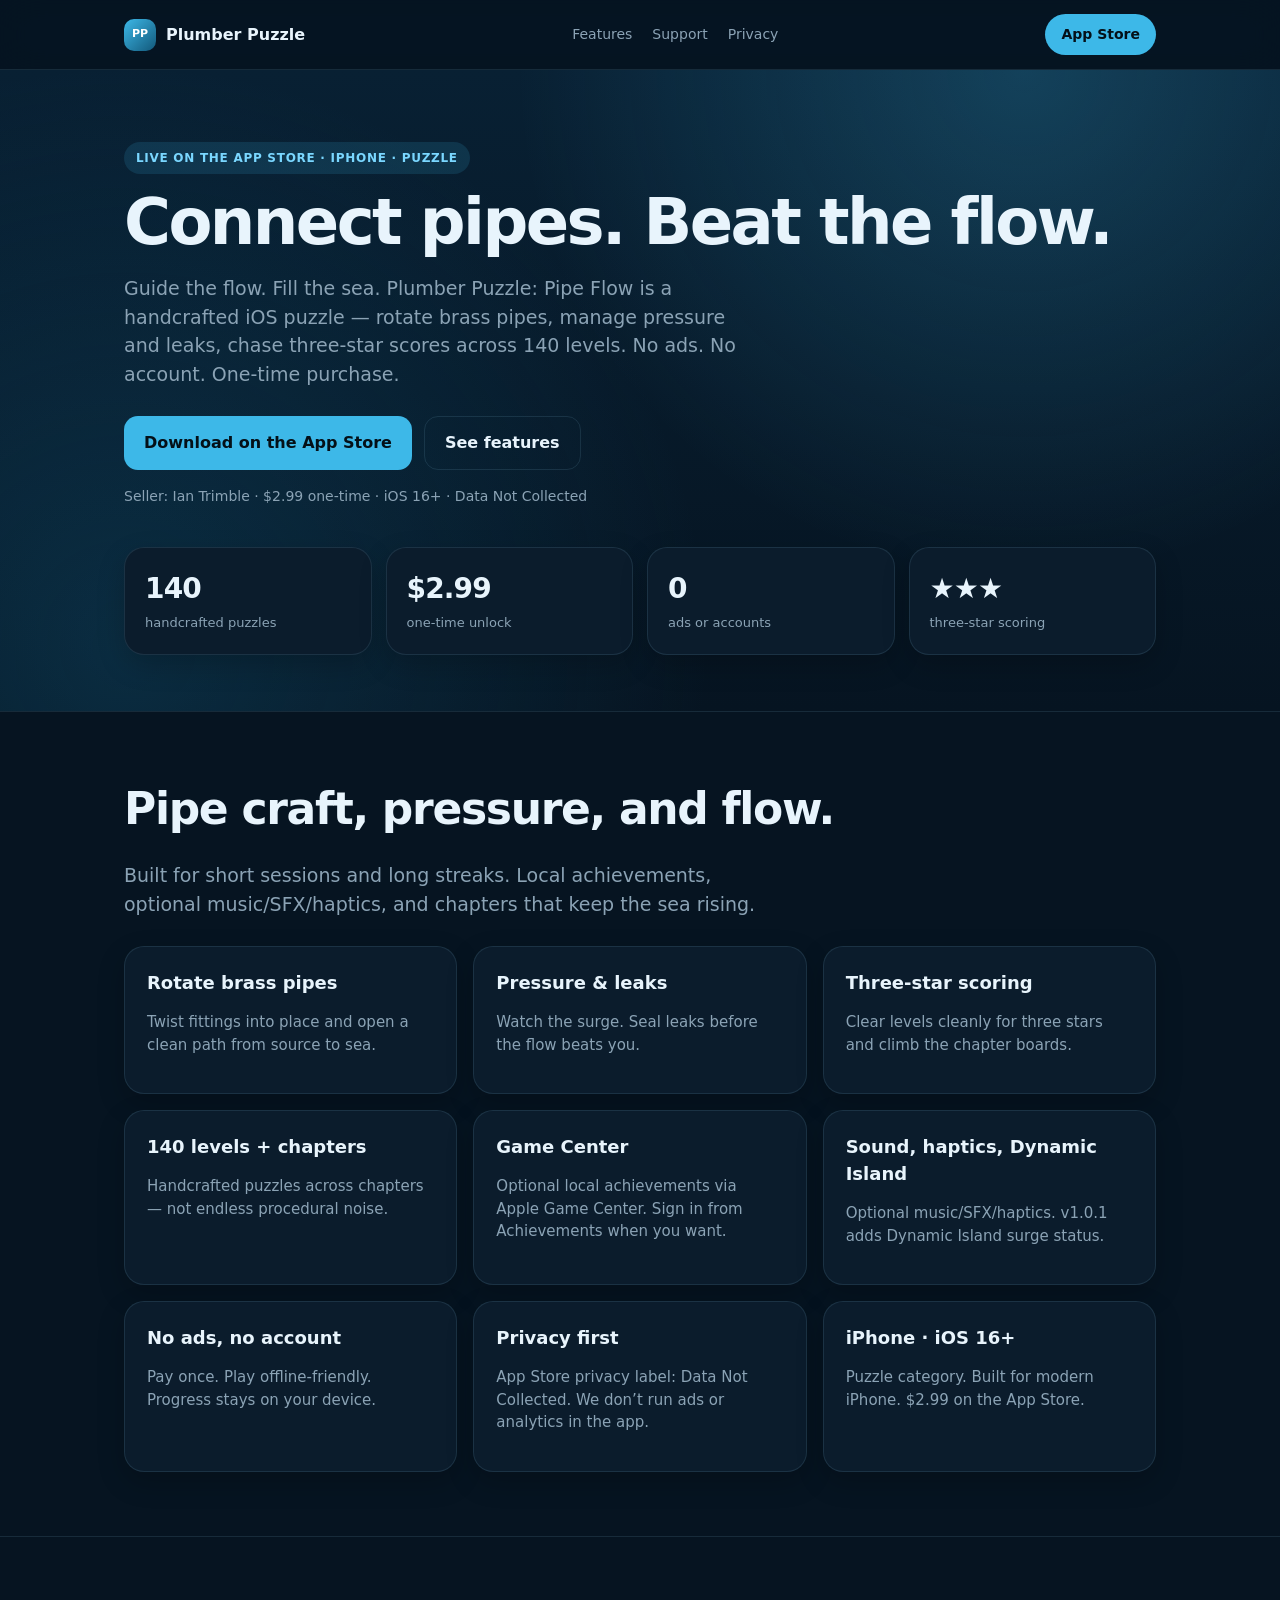
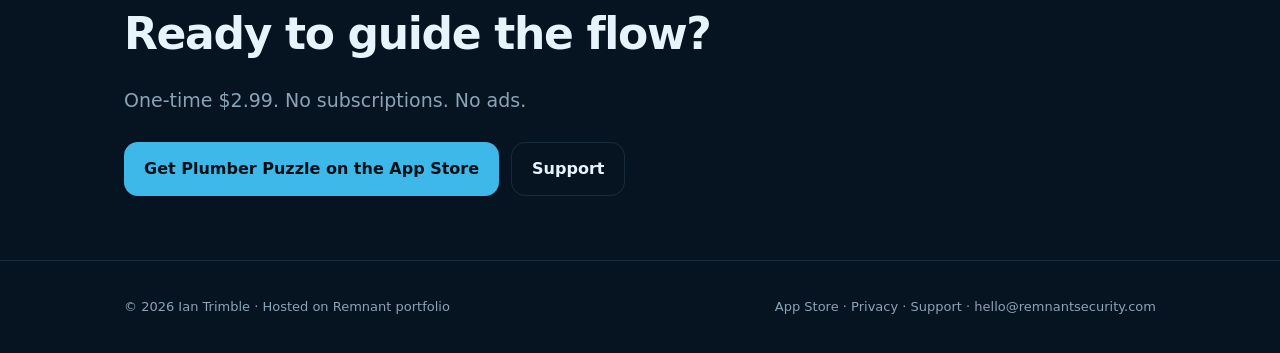
==== index.html @ e9501cff "Add Plumber Puzzle marketing site for plumberpuzzle.remnantsecurity.com" ====
<!doctype html>
<html lang="en">
<head>
<meta charset="utf-8">
<meta name="viewport" content="width=device-width, initial-scale=1">
<title>Plumber Puzzle: Pipe Flow — Connect pipes. Beat the flow.</title>
<meta name="description" content="140 handcrafted pipe puzzles for iPhone. Rotate brass pipes, stop leaks, earn three stars. No ads, no account. Data Not Collected. $2.99 one-time.">
<link rel="canonical" href="https://plumberpuzzle.remnantsecurity.com/">
<link rel="icon" type="image/svg+xml" href="/favicon.svg">
<meta property="og:title" content="Plumber Puzzle: Pipe Flow">
<meta property="og:description" content="Connect pipes. Beat the flow. 140 handcrafted levels. $2.99 one-time on the App Store.">
<meta property="og:type" content="website">
<meta name="theme-color" content="#061421">
<style>
:root{--accent:#3DB8E8;--accent2:#7AD7FF;--sea:#061421;--ink:#E8F4FC;--muted:#8BA3B5;--card:#0B1C2C;--line:rgba(125,180,210,.14);--bg:#061421;--shadow:0 24px 70px rgba(0,0,0,.35)}
*{box-sizing:border-box}html{scroll-behavior:smooth}body{margin:0;background:var(--bg);color:var(--ink);font-family:-apple-system,BlinkMacSystemFont,"SF Pro Display","Inter",system-ui,sans-serif;line-height:1.5;-webkit-font-smoothing:antialiased}
a{color:inherit;text-decoration:none}.nav{position:sticky;top:0;z-index:50;background:rgba(6,20,33,.86);backdrop-filter:saturate(180%) blur(22px);border-bottom:1px solid var(--line)}
.navin{max-width:1080px;margin:auto;padding:14px 24px;display:flex;align-items:center;justify-content:space-between;gap:16px}
.brand{display:flex;align-items:center;gap:10px;font-weight:800}.mark{width:32px;height:32px;border-radius:10px;background:linear-gradient(135deg,var(--accent),#12587A);display:grid;place-items:center;color:#fff;font-weight:900;font-size:11px}
.links{display:flex;gap:20px;color:var(--muted);font-size:14px;flex-wrap:wrap}.pill{padding:10px 16px;border-radius:999px;background:var(--accent);color:#041018;font-weight:700;font-size:14px}
.wrap{max-width:1080px;margin:auto;padding:0 24px}.hero{padding:72px 0 56px;background:radial-gradient(circle at 80% 0%,rgba(61,184,232,.22),transparent 42%),radial-gradient(circle at 10% 90%,rgba(18,88,122,.35),transparent 45%),linear-gradient(180deg,#082033,var(--bg))}
.eyebrow{display:inline-flex;padding:7px 12px;border-radius:999px;background:rgba(61,184,232,.14);color:var(--accent2);font-size:12px;font-weight:800;letter-spacing:.06em;text-transform:uppercase}
h1{font-size:clamp(36px,6vw,64px);line-height:1.02;letter-spacing:-.04em;margin:16px 0}.lead{font-size:19px;color:var(--muted);max-width:640px}
.cta{display:flex;gap:12px;flex-wrap:wrap;margin-top:28px}.btn{display:inline-flex;align-items:center;justify-content:center;padding:14px 20px;border-radius:14px;font-weight:800}
.primary{background:var(--accent);color:#041018}.secondary{background:transparent;border:1px solid var(--line);color:var(--ink)}.meta{margin-top:16px;color:var(--muted);font-size:14px}
.proof{display:grid;grid-template-columns:repeat(4,1fr);gap:14px;margin:40px 0 0}.proofItem{background:var(--card);border:1px solid var(--line);border-radius:20px;padding:20px;box-shadow:0 10px 28px rgba(0,0,0,.2)}
.proofItem strong{display:block;font-size:28px;letter-spacing:-.03em}.proofItem span{color:var(--muted);font-size:13px}
.section{padding:64px 0;border-top:1px solid var(--line)}.section h2{font-size:clamp(28px,4vw,44px);letter-spacing:-.03em;margin:0 0 12px}
.grid{display:grid;grid-template-columns:repeat(3,1fr);gap:16px;margin-top:28px}.card{background:var(--card);border:1px solid var(--line);border-radius:20px;padding:22px;box-shadow:0 10px 28px rgba(0,0,0,.2)}
.card h3{margin:0 0 8px;font-size:18px}.card p,.card li,.content p,.content li{color:var(--muted);font-size:15px}.footer{padding:36px 0;color:var(--muted);font-size:13px;border-top:1px solid var(--line)}
.footerin{display:flex;justify-content:space-between;gap:16px;flex-wrap:wrap}.content{max-width:760px}.content p,.content li{font-size:17px}
a.inline{color:var(--accent2);text-decoration:underline;text-underline-offset:3px}
@media(max-width:900px){.proof,.grid{grid-template-columns:1fr 1fr}.links{display:none}}
@media(max-width:600px){.proof,.grid{grid-template-columns:1fr}}
</style>
</head>
<body>
<nav class="nav"><div class="navin">
  <a class="brand" href="/"><span class="mark">PP</span>Plumber Puzzle</a>
  <div class="links">
    <a href="/#features">Features</a>
    <a href="/support.html">Support</a>
    <a href="/privacy.html">Privacy</a>
  </div>
  <a class="pill" href="https://apps.apple.com/us/app/plumber-puzzle-pipe-flow/id6789703995">App Store</a>
</div></nav>
<header class="hero"><div class="wrap">
  <span class="eyebrow">Live on the App Store · iPhone · Puzzle</span>
  <h1>Connect pipes. Beat the flow.</h1>
  <p class="lead">Guide the flow. Fill the sea. Plumber Puzzle: Pipe Flow is a handcrafted iOS puzzle — rotate brass pipes, manage pressure and leaks, chase three-star scores across 140 levels. No ads. No account. One-time purchase.</p>
  <div class="cta">
    <a class="btn primary" href="https://apps.apple.com/us/app/plumber-puzzle-pipe-flow/id6789703995">Download on the App Store</a>
    <a class="btn secondary" href="/#features">See features</a>
  </div>
  <p class="meta">Seller: Ian Trimble · $2.99 one-time · iOS 16+ · Data Not Collected</p>
  <div class="proof">
    <div class="proofItem"><strong>140</strong><span>handcrafted puzzles</span></div>
    <div class="proofItem"><strong>$2.99</strong><span>one-time unlock</span></div>
    <div class="proofItem"><strong>0</strong><span>ads or accounts</span></div>
    <div class="proofItem"><strong>★★★</strong><span>three-star scoring</span></div>
  </div>
</div></header>
<section class="section" id="features"><div class="wrap">
  <h2>Pipe craft, pressure, and flow.</h2>
  <p class="lead">Built for short sessions and long streaks. Local achievements, optional music/SFX/haptics, and chapters that keep the sea rising.</p>
  <div class="grid">
    <article class="card"><h3>Rotate brass pipes</h3><p>Twist fittings into place and open a clean path from source to sea.</p></article>
    <article class="card"><h3>Pressure &amp; leaks</h3><p>Watch the surge. Seal leaks before the flow beats you.</p></article>
    <article class="card"><h3>Three-star scoring</h3><p>Clear levels cleanly for three stars and climb the chapter boards.</p></article>
    <article class="card"><h3>140 levels + chapters</h3><p>Handcrafted puzzles across chapters — not endless procedural noise.</p></article>
    <article class="card"><h3>Game Center</h3><p>Optional local achievements via Apple Game Center. Sign in from Achievements when you want.</p></article>
    <article class="card"><h3>Sound, haptics, Dynamic Island</h3><p>Optional music/SFX/haptics. v1.0.1 adds Dynamic Island surge status.</p></article>
    <article class="card"><h3>No ads, no account</h3><p>Pay once. Play offline-friendly. Progress stays on your device.</p></article>
    <article class="card"><h3>Privacy first</h3><p>App Store privacy label: Data Not Collected. We don’t run ads or analytics in the app.</p></article>
    <article class="card"><h3>iPhone · iOS 16+</h3><p>Puzzle category. Built for modern iPhone. $2.99 on the App Store.</p></article>
  </div>
</div></section>
<section class="section"><div class="wrap">
  <h2>Ready to guide the flow?</h2>
  <p class="lead">One-time $2.99. No subscriptions. No ads.</p>
  <div class="cta">
    <a class="btn primary" href="https://apps.apple.com/us/app/plumber-puzzle-pipe-flow/id6789703995">Get Plumber Puzzle on the App Store</a>
    <a class="btn secondary" href="/support.html">Support</a>
  </div>
</div></section>
<footer class="footer"><div class="wrap footerin">
  <div>© 2026 Ian Trimble · Hosted on Remnant portfolio</div>
  <div><a href="https://apps.apple.com/us/app/plumber-puzzle-pipe-flow/id6789703995">App Store</a> · <a href="/privacy.html">Privacy</a> · <a href="/support.html">Support</a> · <a href="mailto:hello@remnantsecurity.com">hello@remnantsecurity.com</a></div>
</div></footer>
<script src="/posthog.js"></script>
</body></html>
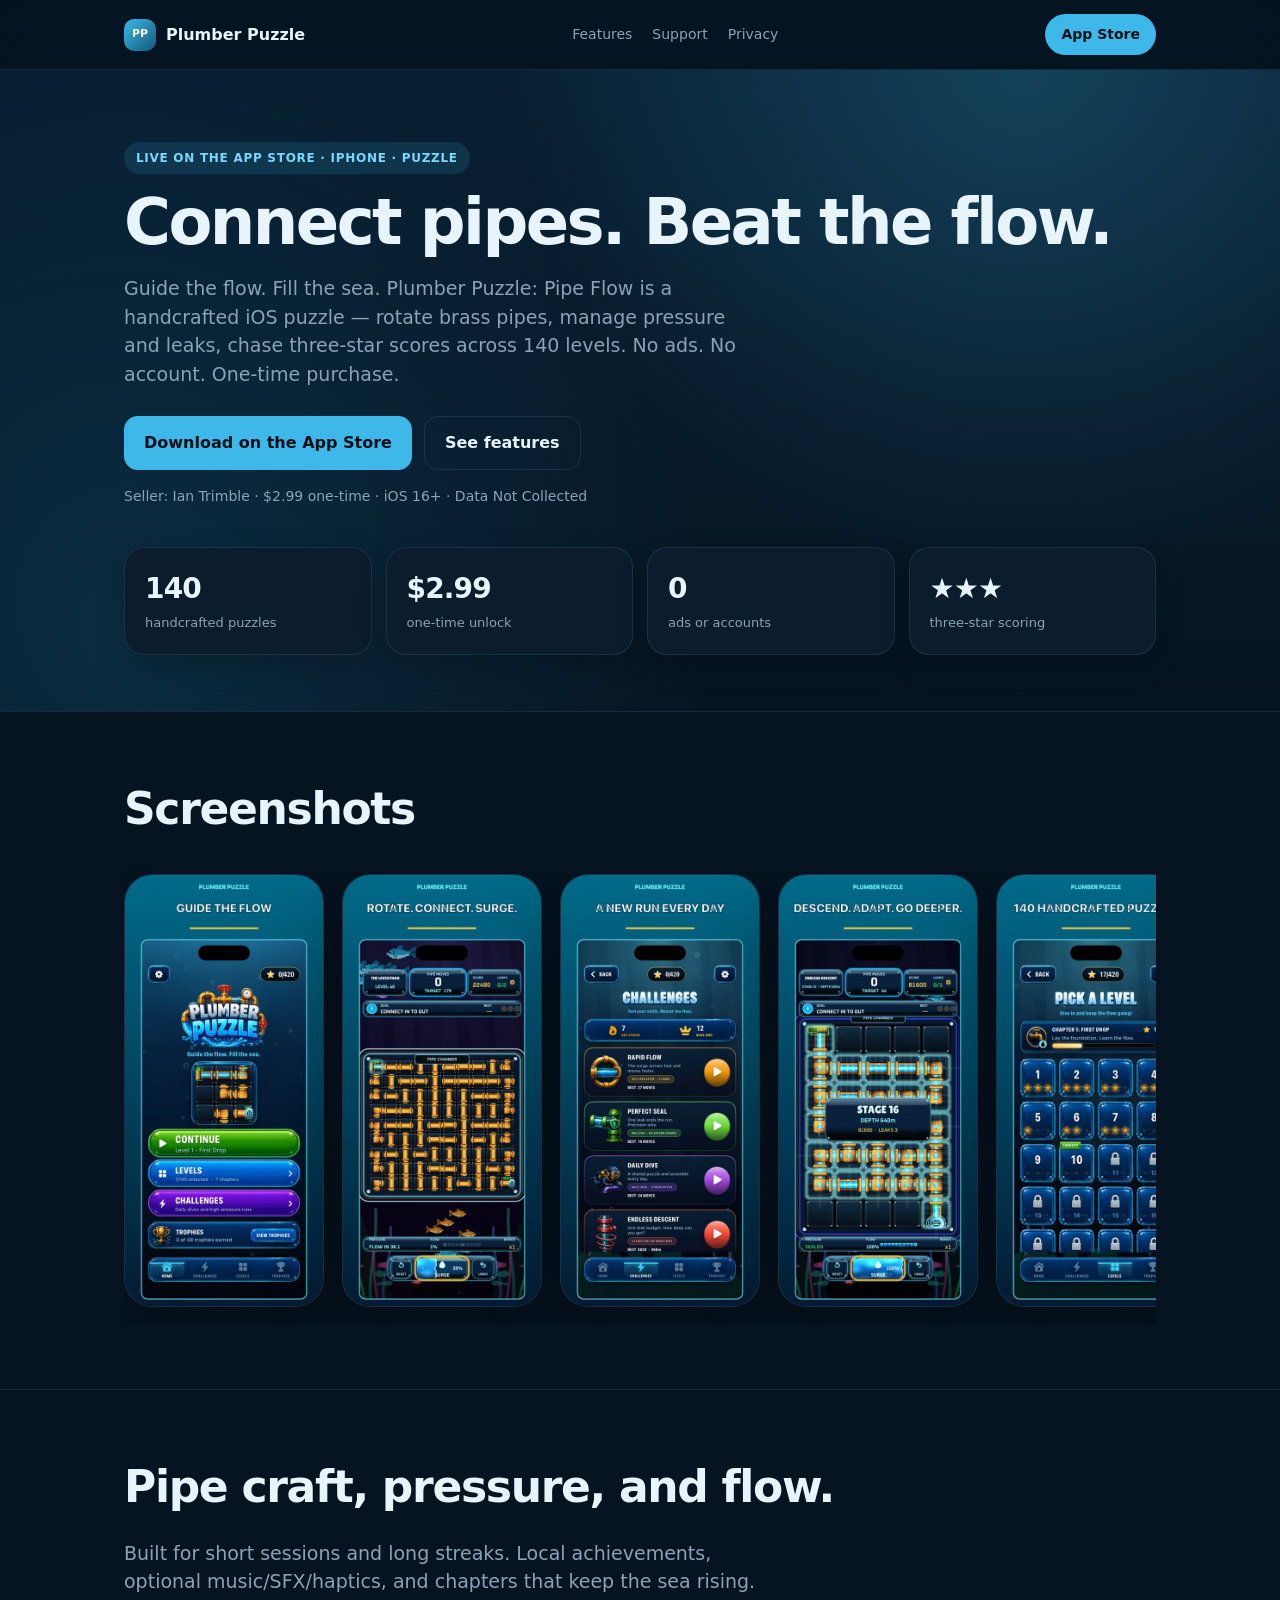
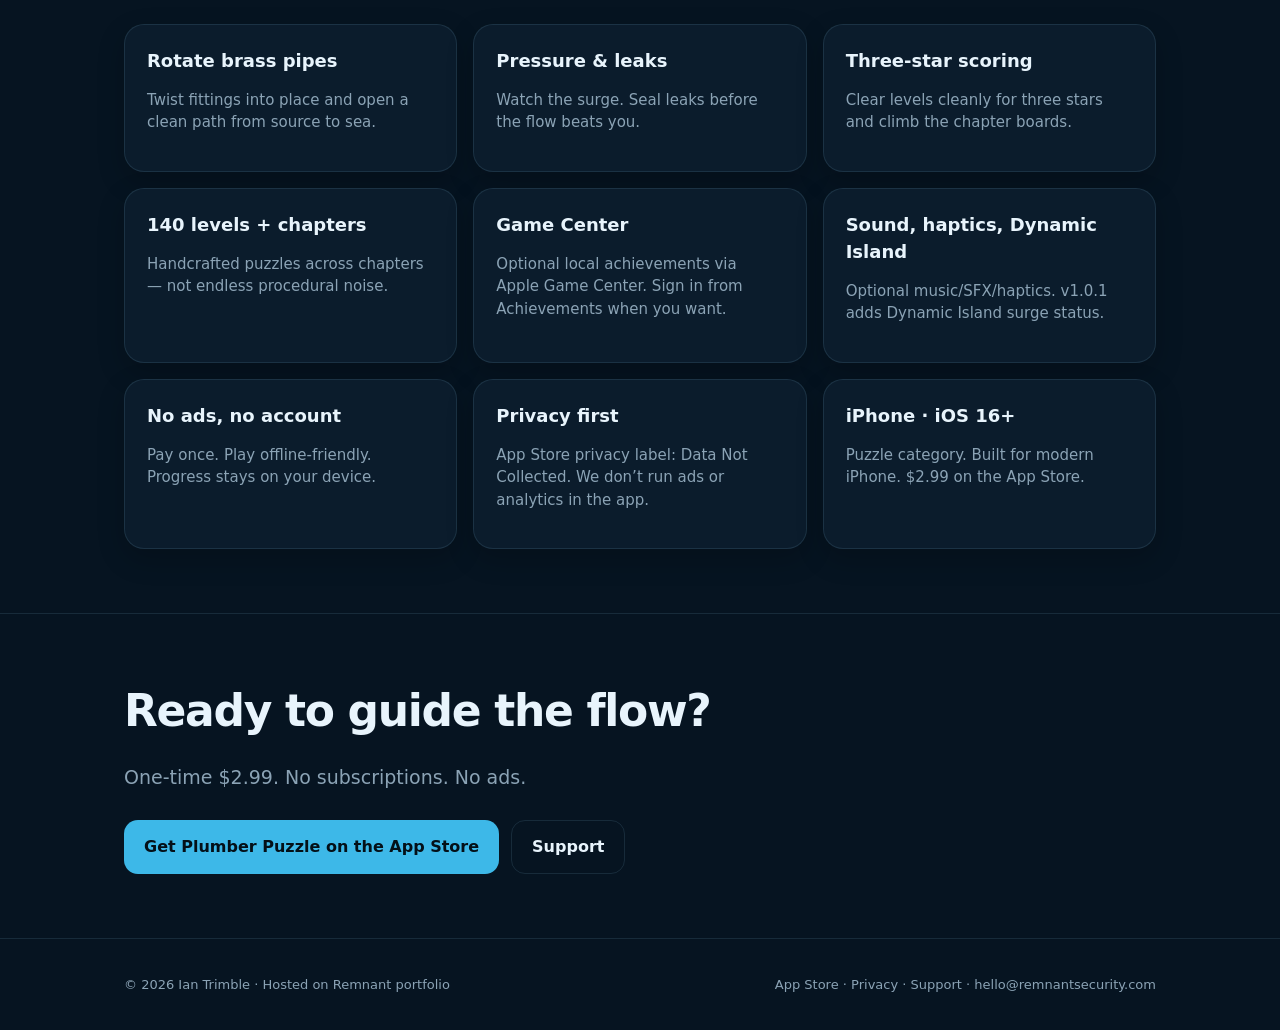
==== commit f2931ebc: "Add App Store screenshot gallery, og/twitter card image" ====
--- a/index.html
+++ b/index.html
@@ -9,6 +9,11 @@
 <link rel="icon" type="image/svg+xml" href="/favicon.svg">
 <meta property="og:title" content="Plumber Puzzle: Pipe Flow">
 <meta property="og:description" content="Connect pipes. Beat the flow. 140 handcrafted levels. $2.99 one-time on the App Store.">
+<meta property="og:image" content="https://plumberpuzzle.remnantsecurity.com/screenshots/og-card.jpg">
+<meta property="og:image:width" content="1200">
+<meta property="og:image:height" content="630">
+<meta name="twitter:card" content="summary_large_image">
+<meta name="twitter:image" content="https://plumberpuzzle.remnantsecurity.com/screenshots/og-card.jpg">
 <meta property="og:type" content="website">
 <meta name="theme-color" content="#061421">
 <style>
@@ -32,6 +37,8 @@
 a.inline{color:var(--accent2);text-decoration:underline;text-underline-offset:3px}
 @media(max-width:900px){.proof,.grid{grid-template-columns:1fr 1fr}.links{display:none}}
 @media(max-width:600px){.proof,.grid{grid-template-columns:1fr}}
+.shots{list-style:none;margin:28px 0 0;padding:4px 0 18px;display:grid;grid-auto-flow:column;grid-auto-columns:minmax(200px,230px);gap:18px;overflow-x:auto;scroll-snap-type:x mandatory;-webkit-overflow-scrolling:touch}.shot{scroll-snap-align:start}.shot img{display:block;width:100%;height:auto;border-radius:28px;border:1px solid var(--line);box-shadow:var(--shadow);background:var(--card)}
+@media(max-width:600px){.shots{grid-auto-columns:72%}}
 </style>
 </head>
 <body>
@@ -42,14 +49,14 @@
     <a href="/support.html">Support</a>
     <a href="/privacy.html">Privacy</a>
   </div>
-  <a class="pill" href="https://apps.apple.com/us/app/plumber-puzzle-pipe-flow/id6789703995">App Store</a>
+  <a class="pill" href="https://apps.apple.com/us/app/plumber-puzzle-pipe-flow/id6789703995?mt=8&amp;ct=EXP-20261004-PIPEFLOW-SITE-01">App Store</a>
 </div></nav>
 <header class="hero"><div class="wrap">
   <span class="eyebrow">Live on the App Store · iPhone · Puzzle</span>
   <h1>Connect pipes. Beat the flow.</h1>
   <p class="lead">Guide the flow. Fill the sea. Plumber Puzzle: Pipe Flow is a handcrafted iOS puzzle — rotate brass pipes, manage pressure and leaks, chase three-star scores across 140 levels. No ads. No account. One-time purchase.</p>
   <div class="cta">
-    <a class="btn primary" href="https://apps.apple.com/us/app/plumber-puzzle-pipe-flow/id6789703995">Download on the App Store</a>
+    <a class="btn primary" href="https://apps.apple.com/us/app/plumber-puzzle-pipe-flow/id6789703995?mt=8&amp;ct=EXP-20261004-PIPEFLOW-SITE-01">Download on the App Store</a>
     <a class="btn secondary" href="/#features">See features</a>
   </div>
   <p class="meta">Seller: Ian Trimble · $2.99 one-time · iOS 16+ · Data Not Collected</p>
@@ -60,6 +67,10 @@
     <div class="proofItem"><strong>★★★</strong><span>three-star scoring</span></div>
   </div>
 </div></header>
+<section class="section" id="screenshots"><div class="wrap">
+  <h2>Screenshots</h2>
+  <ul class="shots"><li class="shot"><img src="/screenshots/01-guide-the-flow.webp" width="460" height="1000" loading="lazy" decoding="async" alt="Home screen with the Plumber Puzzle logo and Continue, Levels, Challenges and Trophies buttons"></li><li class="shot"><img src="/screenshots/02-rotate-connect-surge.webp" width="460" height="1000" loading="lazy" decoding="async" alt="Level 48 in progress: a grid of brass pipes in the Pipe Chamber with score, target and surge controls"></li><li class="shot"><img src="/screenshots/03-new-run-every-day.webp" width="460" height="1000" loading="lazy" decoding="async" alt="Challenges menu listing Rapid Flow, Perfect Seal, Daily Dive and Endless Descent modes"></li><li class="shot"><img src="/screenshots/04-descend-adapt-deeper.webp" width="460" height="1000" loading="lazy" decoding="async" alt="Endless Descent run at Stage 16, depth 840m, with glowing connected pipes"></li><li class="shot"><img src="/screenshots/05-140-handcrafted-puzzles.webp" width="460" height="1000" loading="lazy" decoding="async" alt="Pick a Level screen for Chapter 1: First Drop, showing star ratings and locked levels"></li><li class="shot"><img src="/screenshots/06-master-every-chamber.webp" width="460" height="1000" loading="lazy" decoding="async" alt="Trophies screen with total trophy progress and legendary trophies like Sea Engineer and Pipe Master"></li></ul>
+</div></section>
 <section class="section" id="features"><div class="wrap">
   <h2>Pipe craft, pressure, and flow.</h2>
   <p class="lead">Built for short sessions and long streaks. Local achievements, optional music/SFX/haptics, and chapters that keep the sea rising.</p>
@@ -79,13 +90,14 @@
   <h2>Ready to guide the flow?</h2>
   <p class="lead">One-time $2.99. No subscriptions. No ads.</p>
   <div class="cta">
-    <a class="btn primary" href="https://apps.apple.com/us/app/plumber-puzzle-pipe-flow/id6789703995">Get Plumber Puzzle on the App Store</a>
+    <a class="btn primary" href="https://apps.apple.com/us/app/plumber-puzzle-pipe-flow/id6789703995?mt=8&amp;ct=EXP-20261004-PIPEFLOW-SITE-01">Get Plumber Puzzle on the App Store</a>
     <a class="btn secondary" href="/support.html">Support</a>
   </div>
 </div></section>
 <footer class="footer"><div class="wrap footerin">
   <div>© 2026 Ian Trimble · Hosted on Remnant portfolio</div>
-  <div><a href="https://apps.apple.com/us/app/plumber-puzzle-pipe-flow/id6789703995">App Store</a> · <a href="/privacy.html">Privacy</a> · <a href="/support.html">Support</a> · <a href="mailto:hello@remnantsecurity.com">hello@remnantsecurity.com</a></div>
+  <div><a href="https://apps.apple.com/us/app/plumber-puzzle-pipe-flow/id6789703995?mt=8&amp;ct=EXP-20261004-PIPEFLOW-SITE-01">App Store</a> · <a href="/privacy.html">Privacy</a> · <a href="/support.html">Support</a> · <a href="mailto:hello@remnantsecurity.com">hello@remnantsecurity.com</a></div>
 </div></footer>
+<script src="/ct.js" data-fallback-ct="EXP-20261004-PIPEFLOW-SITE-01"></script>
 <script src="/posthog.js"></script>
 </body></html>
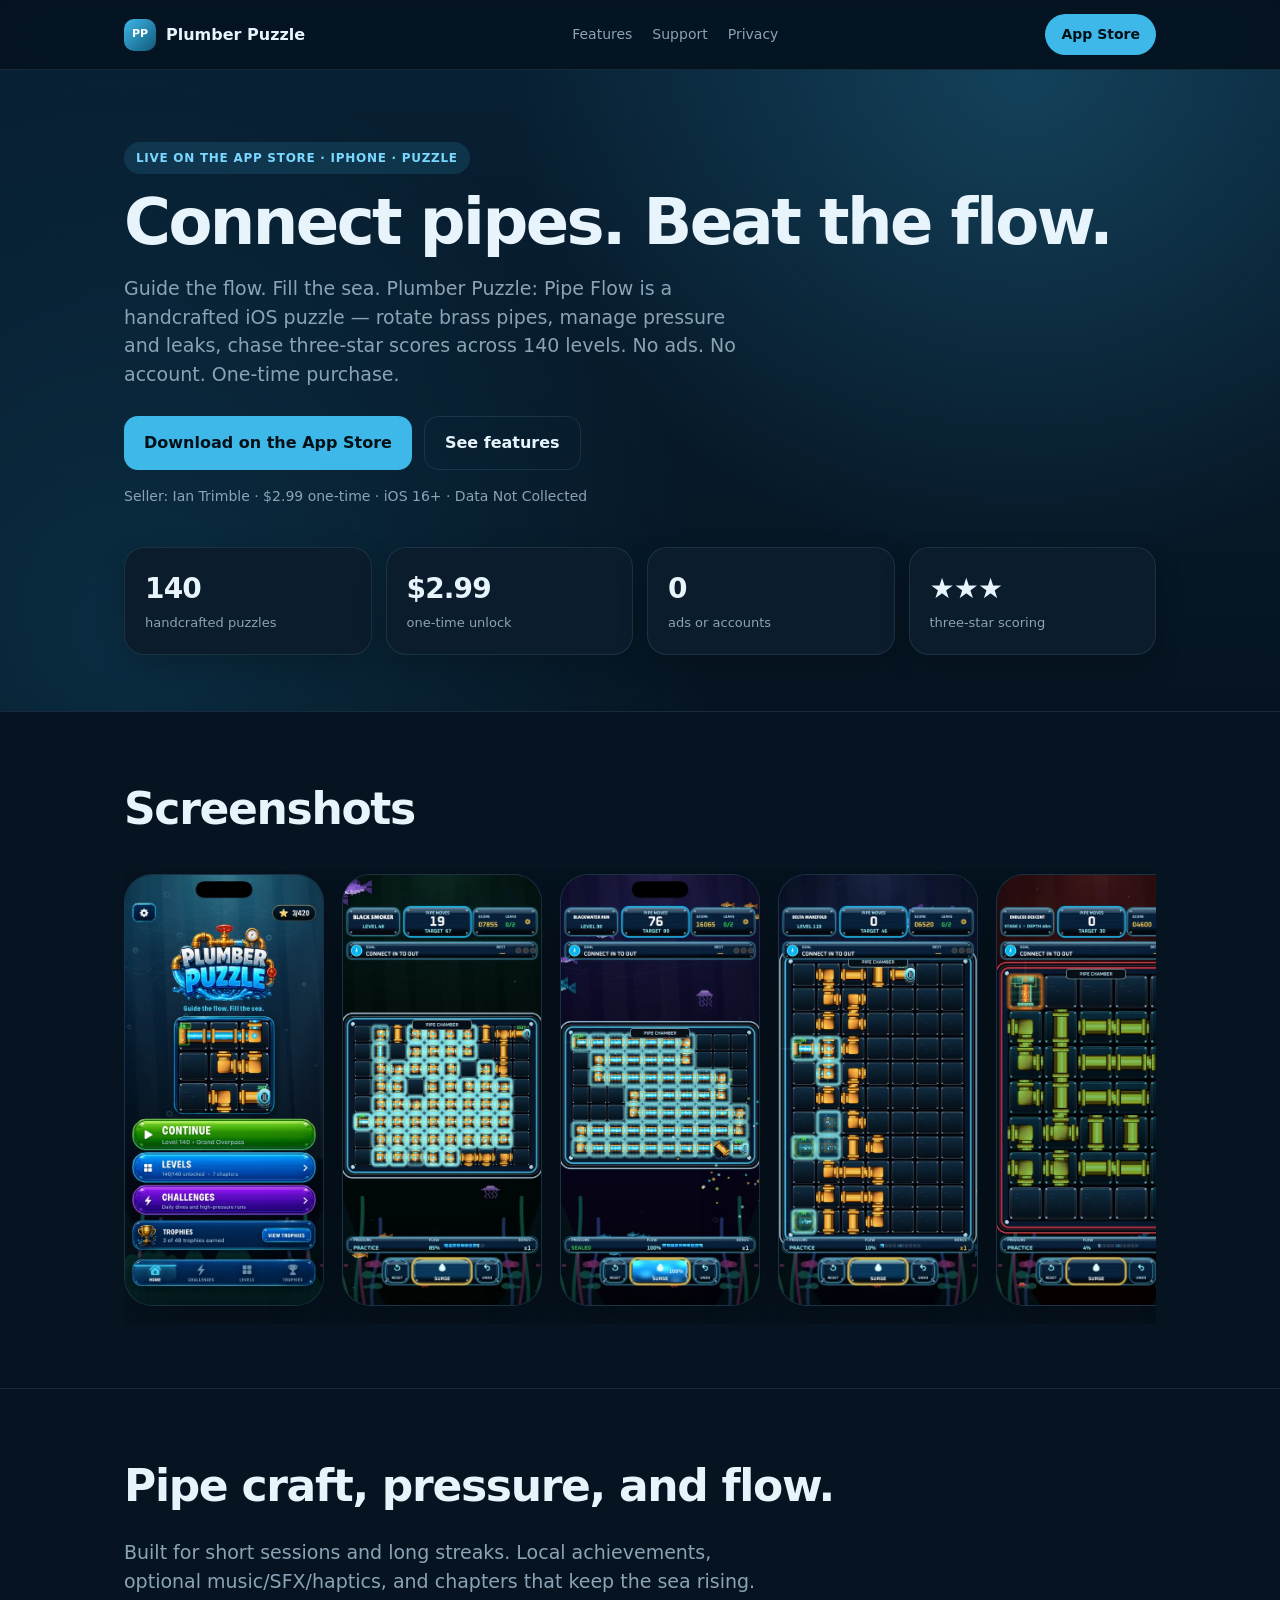
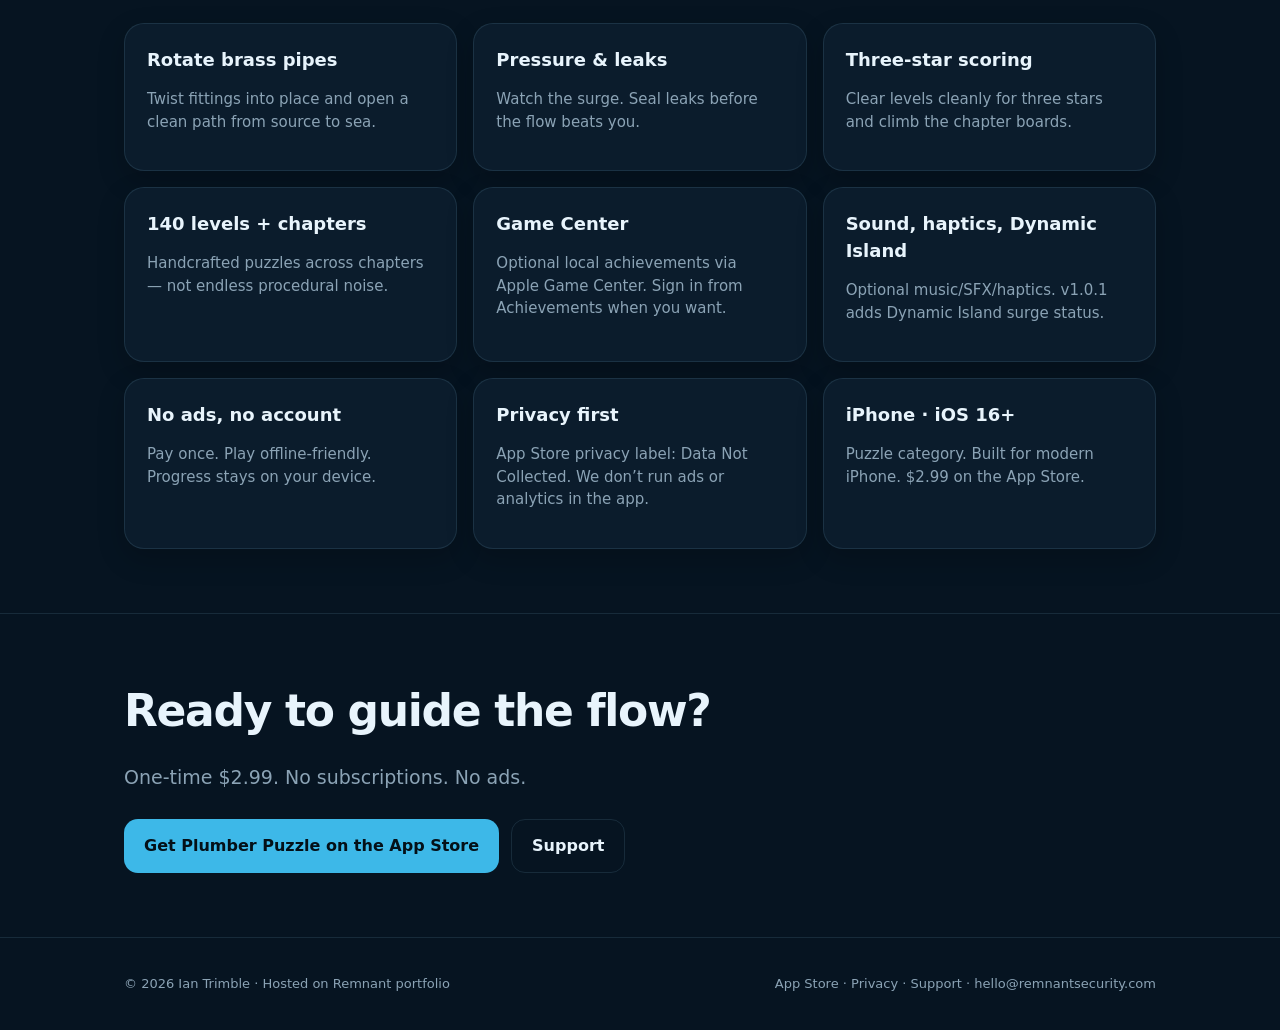
==== commit 73e453f3: "Gallery: replace App Store marketing images with 7 real in-game captures; rebuild og-card; update /c" ====
--- a/index.html
+++ b/index.html
@@ -69,7 +69,7 @@
 </div></header>
 <section class="section" id="screenshots"><div class="wrap">
   <h2>Screenshots</h2>
-  <ul class="shots"><li class="shot"><img src="/screenshots/01-guide-the-flow.webp" width="460" height="1000" loading="lazy" decoding="async" alt="Home screen with the Plumber Puzzle logo and Continue, Levels, Challenges and Trophies buttons"></li><li class="shot"><img src="/screenshots/02-rotate-connect-surge.webp" width="460" height="1000" loading="lazy" decoding="async" alt="Level 48 in progress: a grid of brass pipes in the Pipe Chamber with score, target and surge controls"></li><li class="shot"><img src="/screenshots/03-new-run-every-day.webp" width="460" height="1000" loading="lazy" decoding="async" alt="Challenges menu listing Rapid Flow, Perfect Seal, Daily Dive and Endless Descent modes"></li><li class="shot"><img src="/screenshots/04-descend-adapt-deeper.webp" width="460" height="1000" loading="lazy" decoding="async" alt="Endless Descent run at Stage 16, depth 840m, with glowing connected pipes"></li><li class="shot"><img src="/screenshots/05-140-handcrafted-puzzles.webp" width="460" height="1000" loading="lazy" decoding="async" alt="Pick a Level screen for Chapter 1: First Drop, showing star ratings and locked levels"></li><li class="shot"><img src="/screenshots/06-master-every-chamber.webp" width="460" height="1000" loading="lazy" decoding="async" alt="Trophies screen with total trophy progress and legendary trophies like Sea Engineer and Pipe Master"></li></ul>
+  <ul class="shots"><li class="shot"><img src="/screenshots/01-home.webp" width="460" height="999" loading="lazy" decoding="async" alt="Home screen with the Plumber Puzzle logo and Continue, Levels, Challenges and Trophies buttons"></li><li class="shot"><img src="/screenshots/03-level-48-solving.webp" width="460" height="999" loading="lazy" decoding="async" alt="Level 48 'Black Smoker' mid-solve with the flow meter at 85%"></li><li class="shot"><img src="/screenshots/05-level-30-win.webp" width="460" height="999" loading="lazy" decoding="async" alt="Level 30 'Blackwater Run' sealed at 100% flow"></li><li class="shot"><img src="/screenshots/04-level-110-later.webp" width="460" height="999" loading="lazy" decoding="async" alt="Level 110 'Delta Manifold', a tall late-game pipe board"></li><li class="shot"><img src="/screenshots/06-descent.webp" width="460" height="999" loading="lazy" decoding="async" alt="Endless Descent stage 1 with the green pipe set"></li><li class="shot"><img src="/screenshots/07-trophies.webp" width="460" height="999" loading="lazy" decoding="async" alt="Trophies screen showing 3/48 Legendary trophies"></li><li class="shot"><img src="/screenshots/02-level-12.webp" width="460" height="999" loading="lazy" decoding="async" alt="Level 12 'Backwash' at the start of the puzzle"></li></ul>
 </div></section>
 <section class="section" id="features"><div class="wrap">
   <h2>Pipe craft, pressure, and flow.</h2>
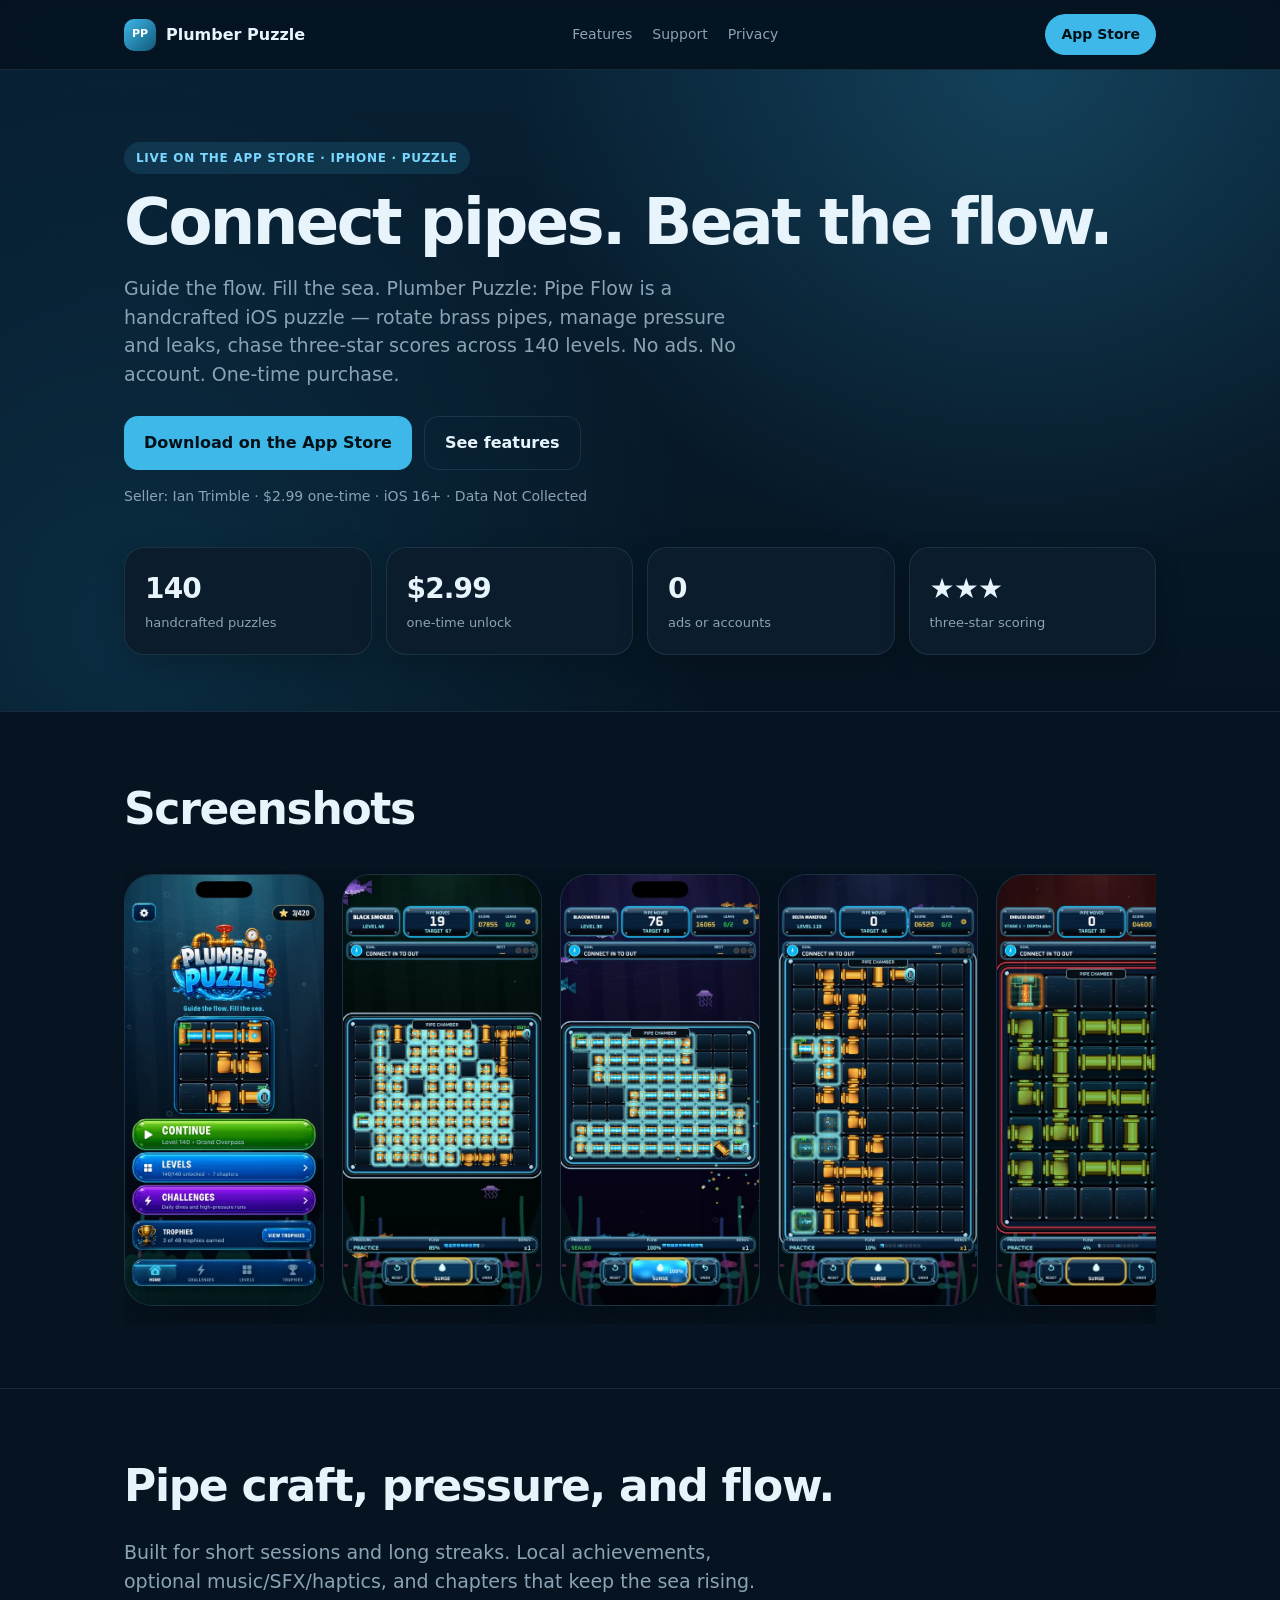
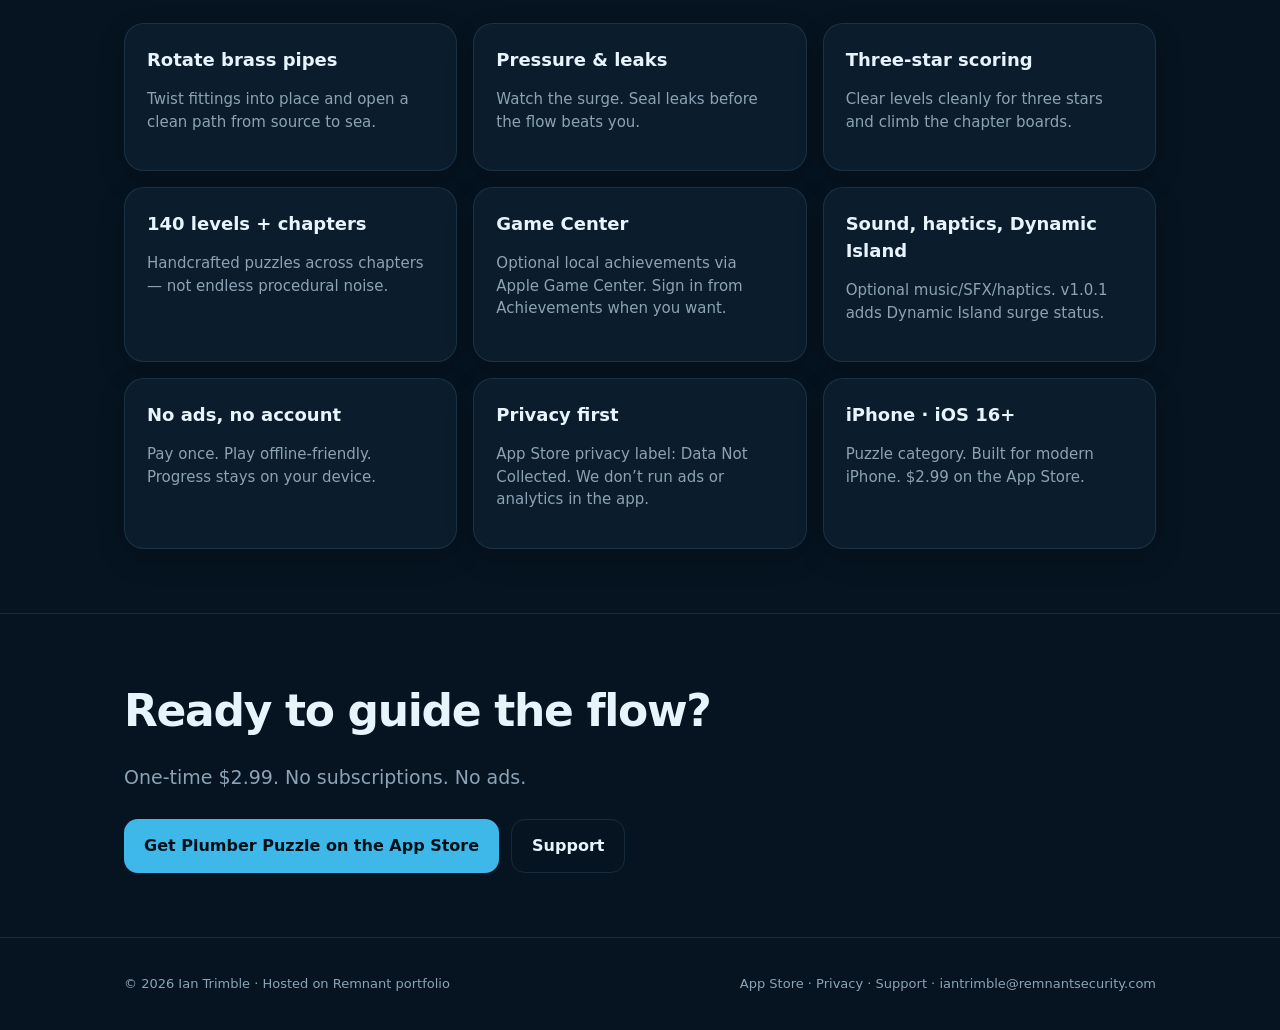
==== commit 2e57fbbf: "chore: route public contact email to iantrimble@remnantsecurity.com" ====
--- a/index.html
+++ b/index.html
@@ -96,7 +96,7 @@
 </div></section>
 <footer class="footer"><div class="wrap footerin">
   <div>© 2026 Ian Trimble · Hosted on Remnant portfolio</div>
-  <div><a href="https://apps.apple.com/us/app/plumber-puzzle-pipe-flow/id6789703995?mt=8&amp;ct=EXP-20261004-PIPEFLOW-SITE-01">App Store</a> · <a href="/privacy.html">Privacy</a> · <a href="/support.html">Support</a> · <a href="mailto:hello@remnantsecurity.com">hello@remnantsecurity.com</a></div>
+  <div><a href="https://apps.apple.com/us/app/plumber-puzzle-pipe-flow/id6789703995?mt=8&amp;ct=EXP-20261004-PIPEFLOW-SITE-01">App Store</a> · <a href="/privacy.html">Privacy</a> · <a href="/support.html">Support</a> · <a href="mailto:iantrimble@remnantsecurity.com">iantrimble@remnantsecurity.com</a></div>
 </div></footer>
 <script src="/ct.js" data-fallback-ct="EXP-20261004-PIPEFLOW-SITE-01"></script>
 <script src="/posthog.js"></script>
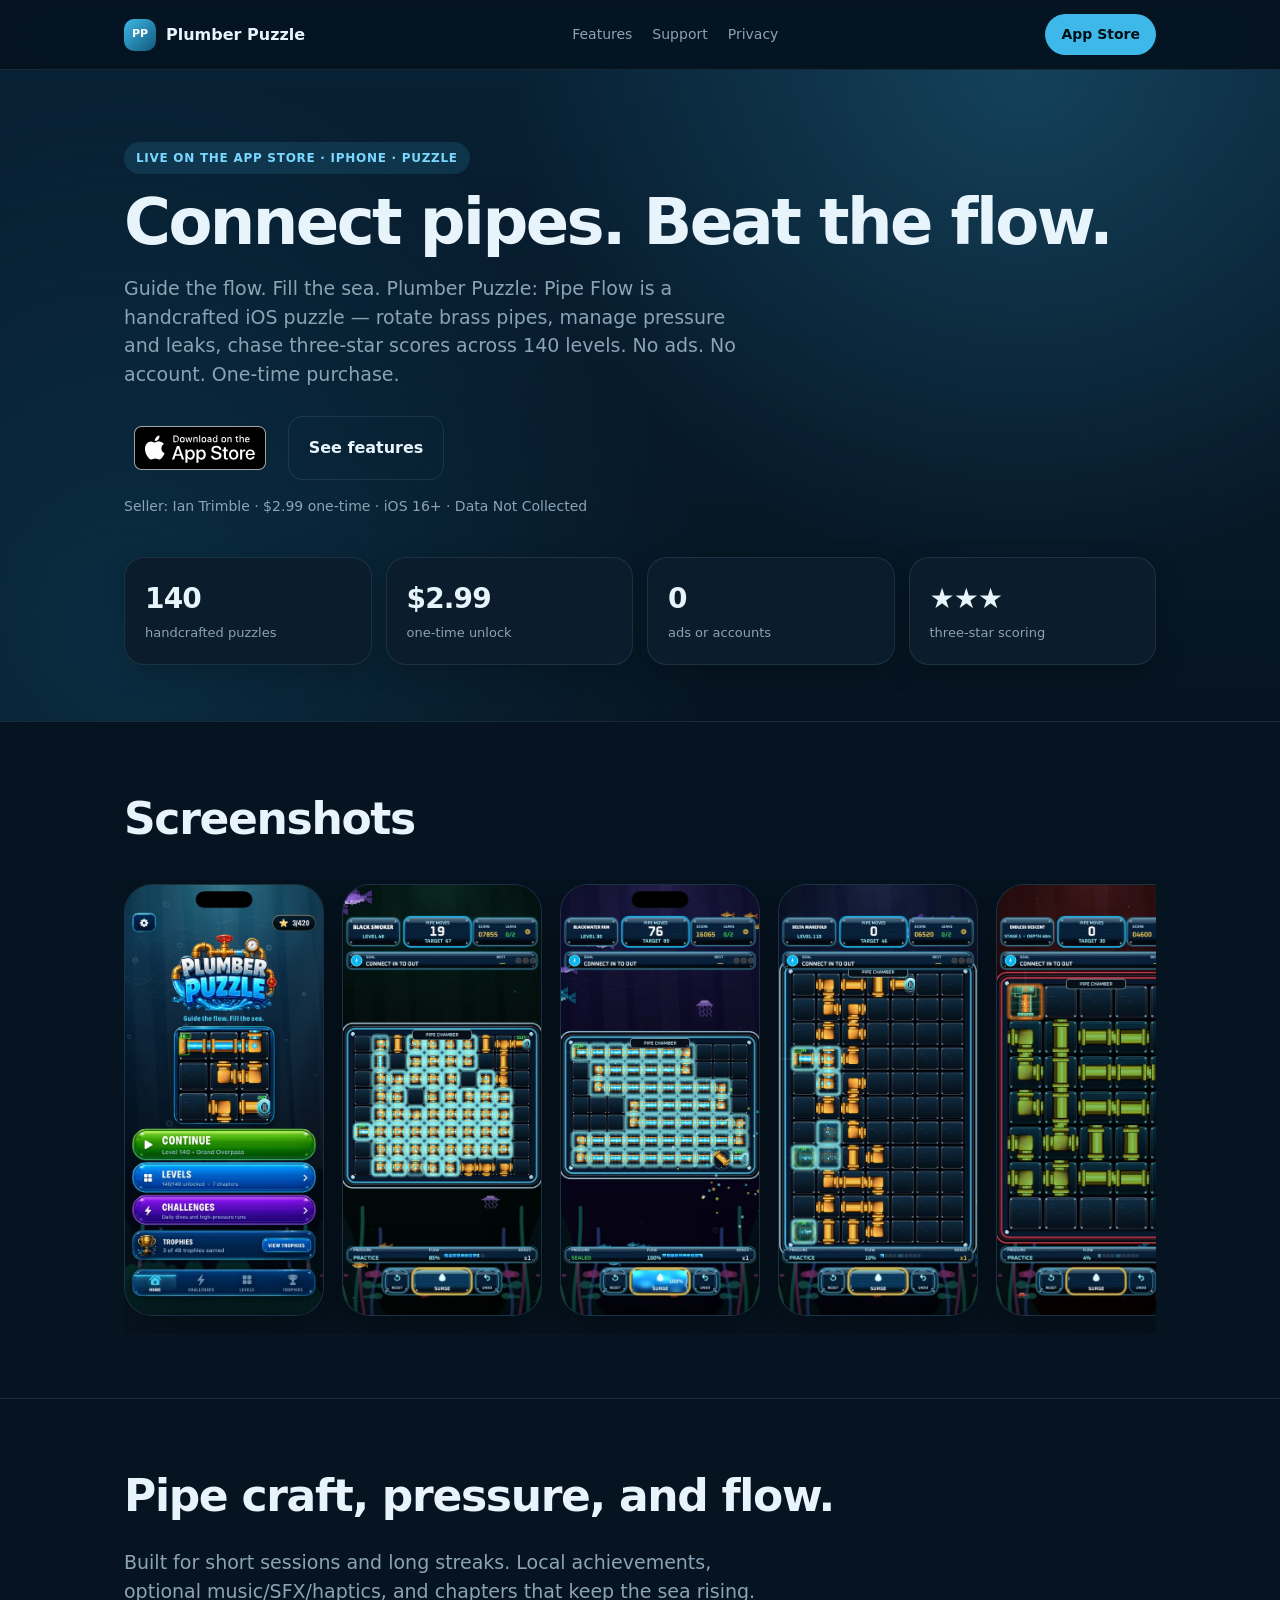
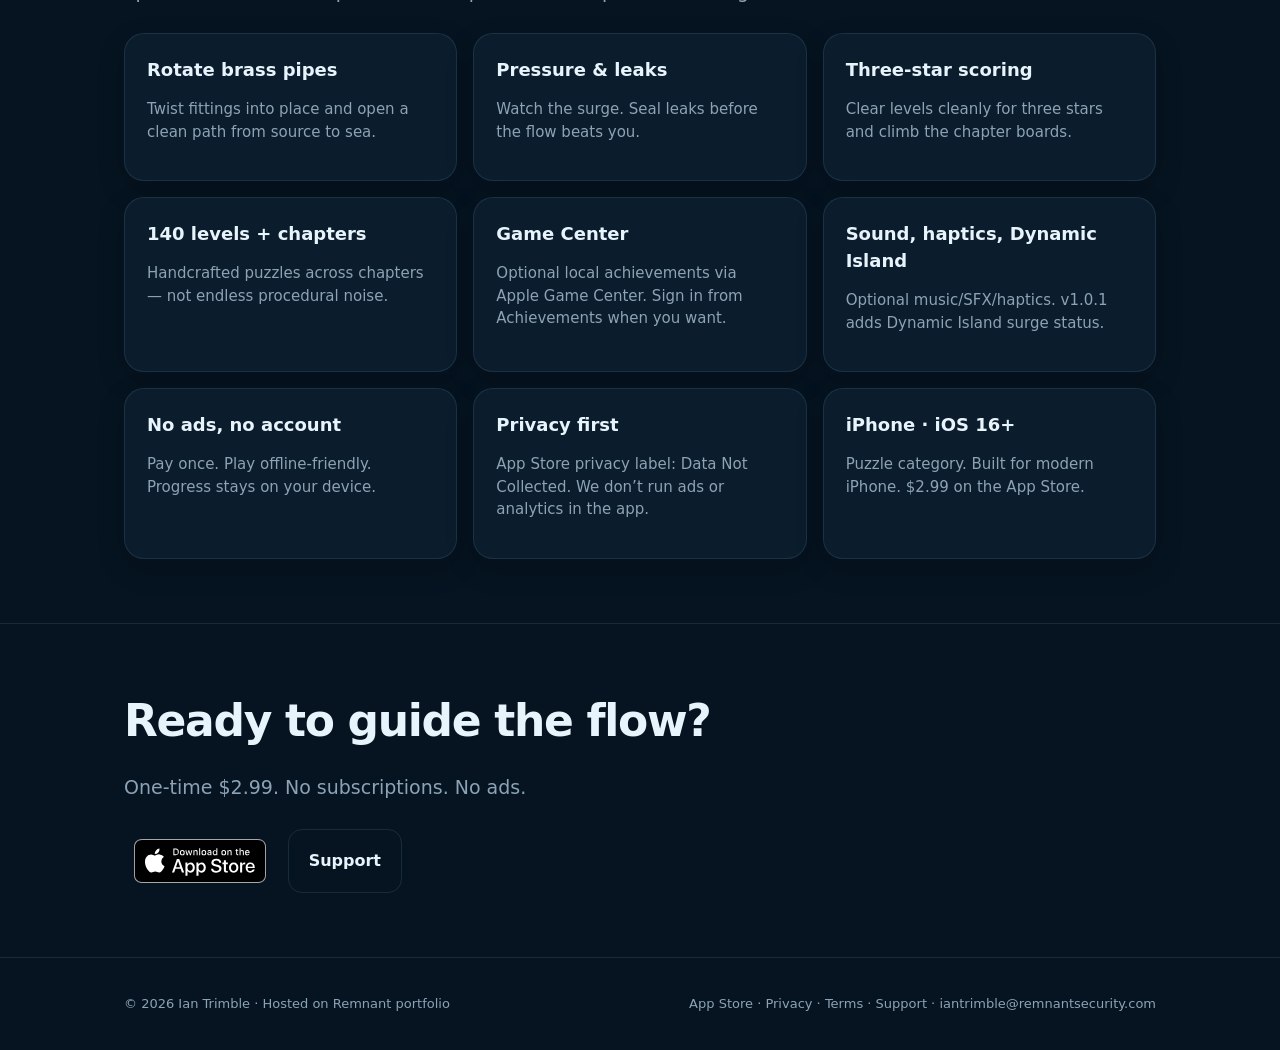
==== commit a1556104: "Plumber Puzzle polish: Apple badges, JSON-LD, terms, icons, 404, a11y" ====
--- a/index.html
+++ b/index.html
@@ -39,7 +39,34 @@
 @media(max-width:600px){.proof,.grid{grid-template-columns:1fr}}
 .shots{list-style:none;margin:28px 0 0;padding:4px 0 18px;display:grid;grid-auto-flow:column;grid-auto-columns:minmax(200px,230px);gap:18px;overflow-x:auto;scroll-snap-type:x mandatory;-webkit-overflow-scrolling:touch}.shot{scroll-snap-align:start}.shot img{display:block;width:100%;height:auto;border-radius:28px;border:1px solid var(--line);box-shadow:var(--shadow);background:var(--card)}
 @media(max-width:600px){.shots{grid-auto-columns:72%}}
-</style>
+.app-store-badge{display:inline-block;line-height:0;margin:10px;padding:0;background:none;border:0;box-shadow:none}.app-store-badge img{display:block;height:44px;width:auto}.app-store-badge:focus-visible{outline:3px solid currentColor;outline-offset:4px;border-radius:9px}</style>
+<link rel="apple-touch-icon" href="/apple-touch-icon.png">
+<link rel="icon" href="/favicon.ico" sizes="any">
+<script type="application/ld+json">
+{
+ "@context": "https://schema.org",
+ "@type": "SoftwareApplication",
+ "name": "Plumber Puzzle: Pipe Flow",
+ "operatingSystem": "iOS",
+ "applicationCategory": "GameApplication",
+ "softwareVersion": "1.0.1",
+ "softwareRequirements": "iOS 16.0 or later",
+ "url": "https://plumberpuzzle.remnantsecurity.com/",
+ "downloadUrl": "https://apps.apple.com/us/app/plumber-puzzle-pipe-flow/id6789703995",
+ "image": "https://is1-ssl.mzstatic.com/image/thumb/Purple211/v4/b3/ab/85/b3ab8562-3da9-8355-bc9a-2fea37a8f660/AppIcon-0-0-1x_U007ephone-0-1-0-85-220.png/512x512bb.jpg",
+ "offers": {
+  "@type": "Offer",
+  "price": "2.99",
+  "priceCurrency": "USD"
+ },
+ "author": {
+  "@type": "Organization",
+  "name": "Remnant Security Group LLC",
+  "url": "https://remnantsecurity.com/"
+ }
+}
+</script>
+<style id="a11y-2026-10-10">a:focus-visible,button:focus-visible,summary:focus-visible,[tabindex]:focus-visible{outline:3px solid currentColor;outline-offset:3px;border-radius:4px}</style>
 </head>
 <body>
 <nav class="nav"><div class="navin">
@@ -56,7 +83,7 @@
   <h1>Connect pipes. Beat the flow.</h1>
   <p class="lead">Guide the flow. Fill the sea. Plumber Puzzle: Pipe Flow is a handcrafted iOS puzzle — rotate brass pipes, manage pressure and leaks, chase three-star scores across 140 levels. No ads. No account. One-time purchase.</p>
   <div class="cta">
-    <a class="btn primary" href="https://apps.apple.com/us/app/plumber-puzzle-pipe-flow/id6789703995?mt=8&amp;ct=EXP-20261004-PIPEFLOW-SITE-01">Download on the App Store</a>
+    <a class="app-store-badge" href="https://apps.apple.com/us/app/plumber-puzzle-pipe-flow/id6789703995?mt=8&amp;ct=EXP-20261004-PIPEFLOW-SITE-01"><img src="/badges/appstore-badge.svg" alt="Download on the App Store" width="132" height="44"></a>
     <a class="btn secondary" href="/#features">See features</a>
   </div>
   <p class="meta">Seller: Ian Trimble · $2.99 one-time · iOS 16+ · Data Not Collected</p>
@@ -69,7 +96,7 @@
 </div></header>
 <section class="section" id="screenshots"><div class="wrap">
   <h2>Screenshots</h2>
-  <ul class="shots"><li class="shot"><img src="/screenshots/01-home.webp" width="460" height="999" loading="lazy" decoding="async" alt="Home screen with the Plumber Puzzle logo and Continue, Levels, Challenges and Trophies buttons"></li><li class="shot"><img src="/screenshots/03-level-48-solving.webp" width="460" height="999" loading="lazy" decoding="async" alt="Level 48 'Black Smoker' mid-solve with the flow meter at 85%"></li><li class="shot"><img src="/screenshots/05-level-30-win.webp" width="460" height="999" loading="lazy" decoding="async" alt="Level 30 'Blackwater Run' sealed at 100% flow"></li><li class="shot"><img src="/screenshots/04-level-110-later.webp" width="460" height="999" loading="lazy" decoding="async" alt="Level 110 'Delta Manifold', a tall late-game pipe board"></li><li class="shot"><img src="/screenshots/06-descent.webp" width="460" height="999" loading="lazy" decoding="async" alt="Endless Descent stage 1 with the green pipe set"></li><li class="shot"><img src="/screenshots/07-trophies.webp" width="460" height="999" loading="lazy" decoding="async" alt="Trophies screen showing 3/48 Legendary trophies"></li><li class="shot"><img src="/screenshots/02-level-12.webp" width="460" height="999" loading="lazy" decoding="async" alt="Level 12 'Backwash' at the start of the puzzle"></li></ul>
+  <ul class="shots" tabindex="0" aria-label="Plumber Puzzle screenshots"><li class="shot"><img src="/screenshots/01-home.webp" width="460" height="999" loading="lazy" decoding="async" alt="Home screen with the Plumber Puzzle logo and Continue, Levels, Challenges and Trophies buttons"></li><li class="shot"><img src="/screenshots/03-level-48-solving.webp" width="460" height="999" loading="lazy" decoding="async" alt="Level 48 'Black Smoker' mid-solve with the flow meter at 85%"></li><li class="shot"><img src="/screenshots/05-level-30-win.webp" width="460" height="999" loading="lazy" decoding="async" alt="Level 30 'Blackwater Run' sealed at 100% flow"></li><li class="shot"><img src="/screenshots/04-level-110-later.webp" width="460" height="999" loading="lazy" decoding="async" alt="Level 110 'Delta Manifold', a tall late-game pipe board"></li><li class="shot"><img src="/screenshots/06-descent.webp" width="460" height="999" loading="lazy" decoding="async" alt="Endless Descent stage 1 with the green pipe set"></li><li class="shot"><img src="/screenshots/07-trophies.webp" width="460" height="999" loading="lazy" decoding="async" alt="Trophies screen showing 3/48 Legendary trophies"></li><li class="shot"><img src="/screenshots/02-level-12.webp" width="460" height="999" loading="lazy" decoding="async" alt="Level 12 'Backwash' at the start of the puzzle"></li></ul>
 </div></section>
 <section class="section" id="features"><div class="wrap">
   <h2>Pipe craft, pressure, and flow.</h2>
@@ -90,13 +117,13 @@
   <h2>Ready to guide the flow?</h2>
   <p class="lead">One-time $2.99. No subscriptions. No ads.</p>
   <div class="cta">
-    <a class="btn primary" href="https://apps.apple.com/us/app/plumber-puzzle-pipe-flow/id6789703995?mt=8&amp;ct=EXP-20261004-PIPEFLOW-SITE-01">Get Plumber Puzzle on the App Store</a>
+    <a class="app-store-badge" href="https://apps.apple.com/us/app/plumber-puzzle-pipe-flow/id6789703995?mt=8&amp;ct=EXP-20261004-PIPEFLOW-SITE-01"><img src="/badges/appstore-badge.svg" alt="Download on the App Store" width="132" height="44"></a>
     <a class="btn secondary" href="/support.html">Support</a>
   </div>
 </div></section>
 <footer class="footer"><div class="wrap footerin">
   <div>© 2026 Ian Trimble · Hosted on Remnant portfolio</div>
-  <div><a href="https://apps.apple.com/us/app/plumber-puzzle-pipe-flow/id6789703995?mt=8&amp;ct=EXP-20261004-PIPEFLOW-SITE-01">App Store</a> · <a href="/privacy.html">Privacy</a> · <a href="/support.html">Support</a> · <a href="mailto:iantrimble@remnantsecurity.com">iantrimble@remnantsecurity.com</a></div>
+  <div><a href="https://apps.apple.com/us/app/plumber-puzzle-pipe-flow/id6789703995?mt=8&amp;ct=EXP-20261004-PIPEFLOW-SITE-01">App Store</a> · <a href="/privacy.html">Privacy</a> · <a href="/terms.html">Terms</a> · <a href="/support.html">Support</a> · <a href="mailto:iantrimble@remnantsecurity.com">iantrimble@remnantsecurity.com</a></div>
 </div></footer>
 <script src="/ct.js" data-fallback-ct="EXP-20261004-PIPEFLOW-SITE-01"></script>
 <script src="/posthog.js"></script>
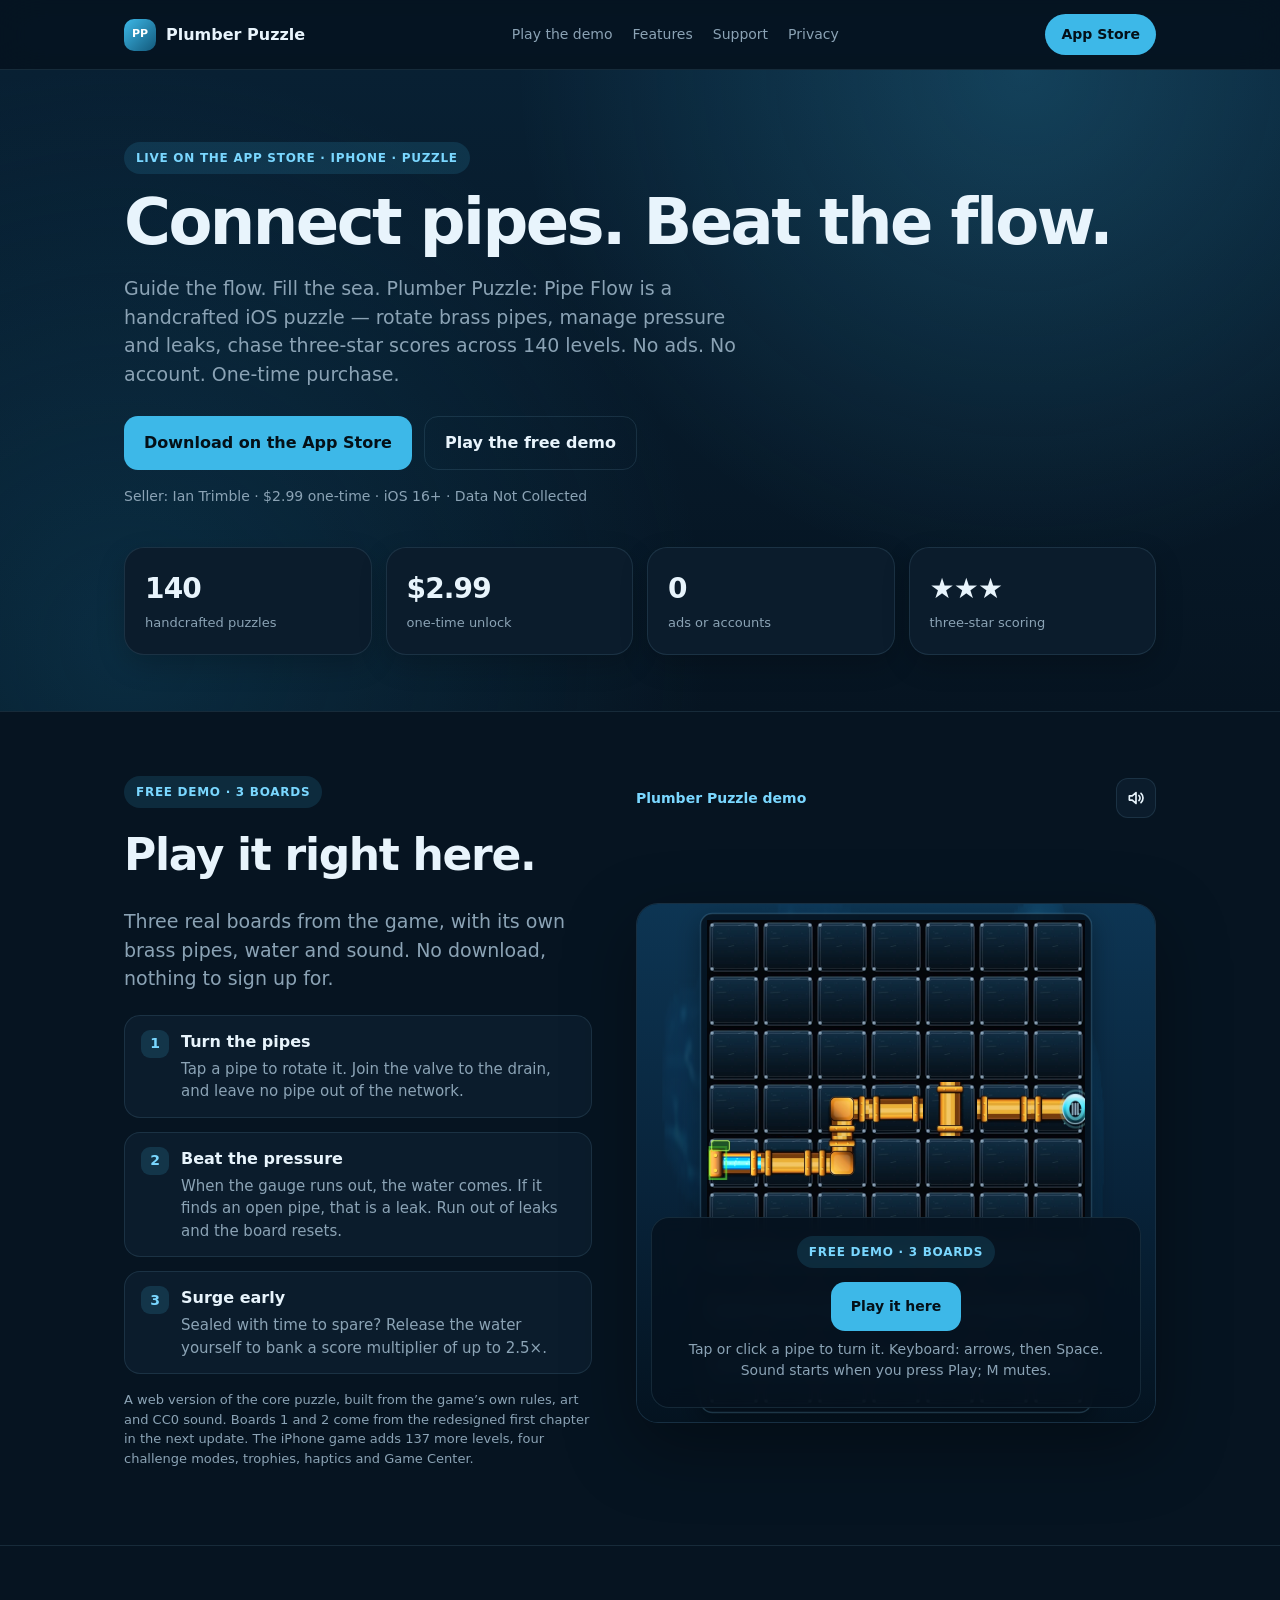
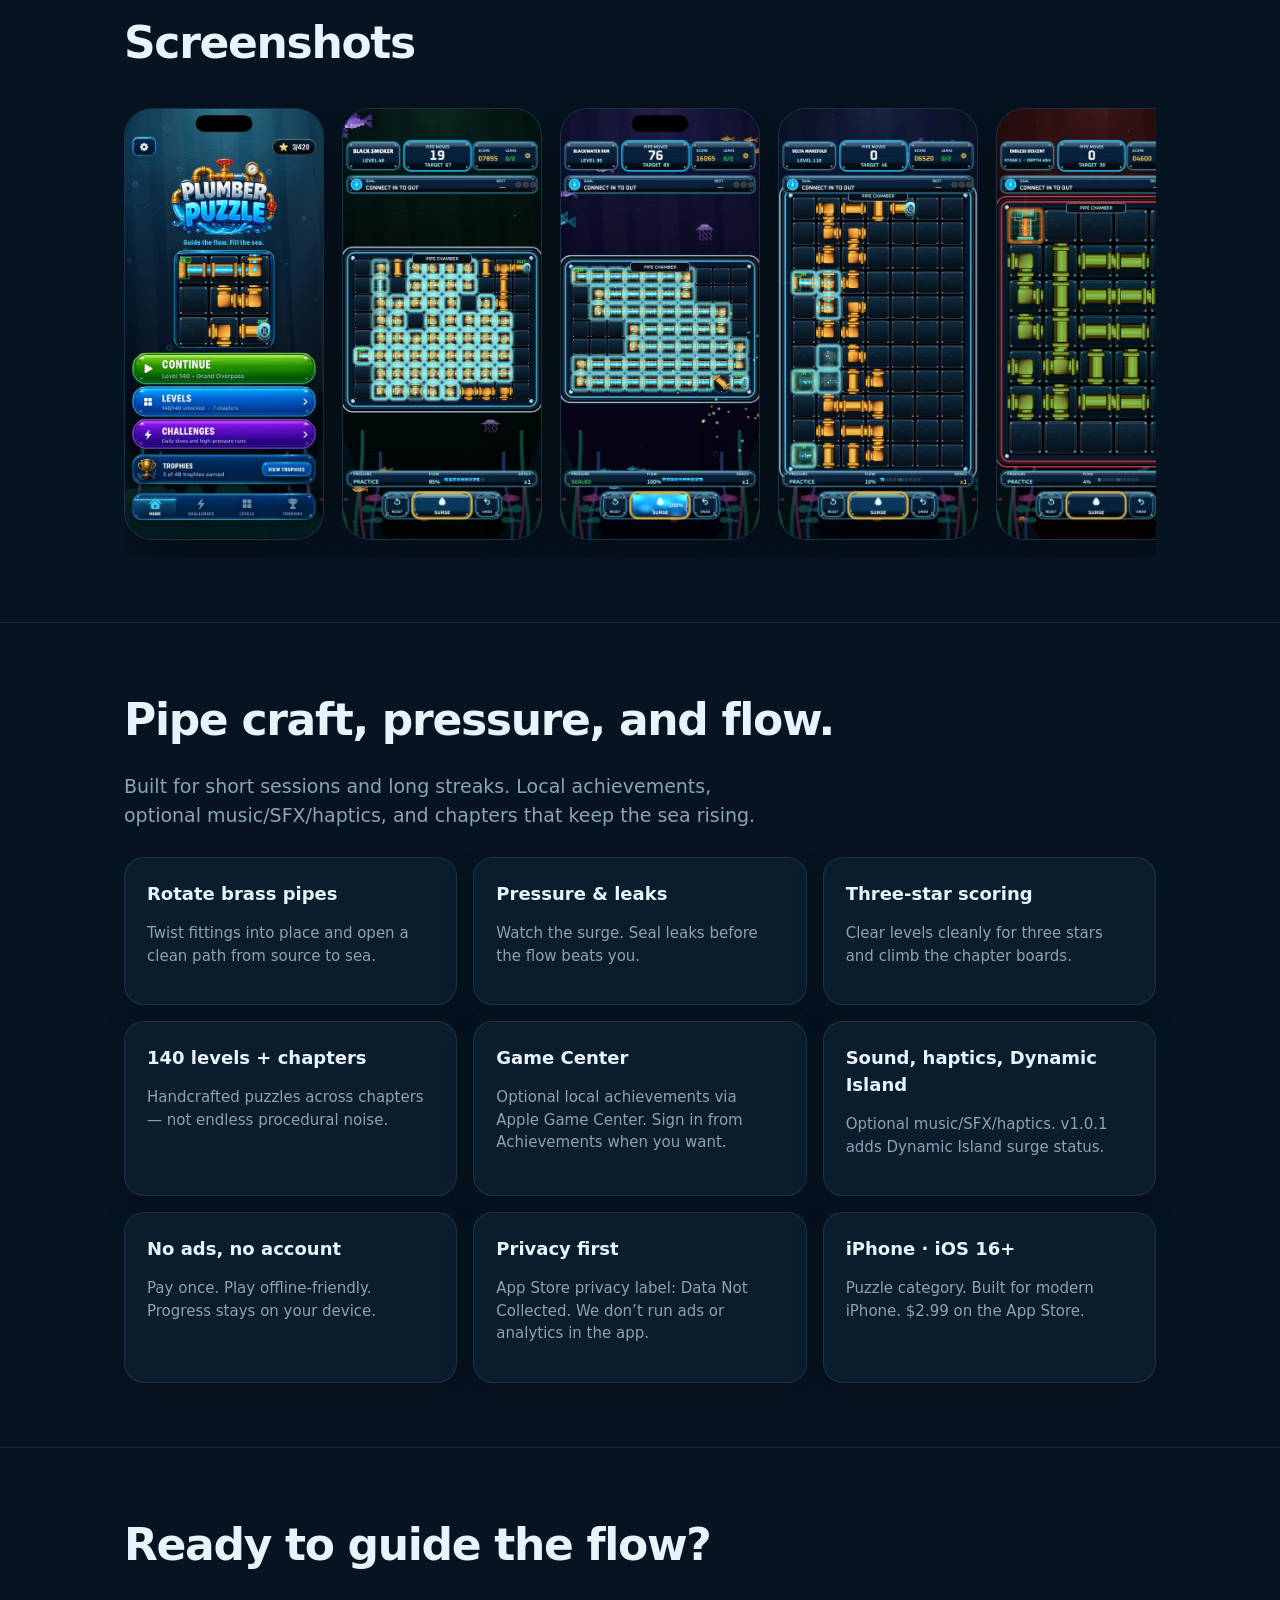
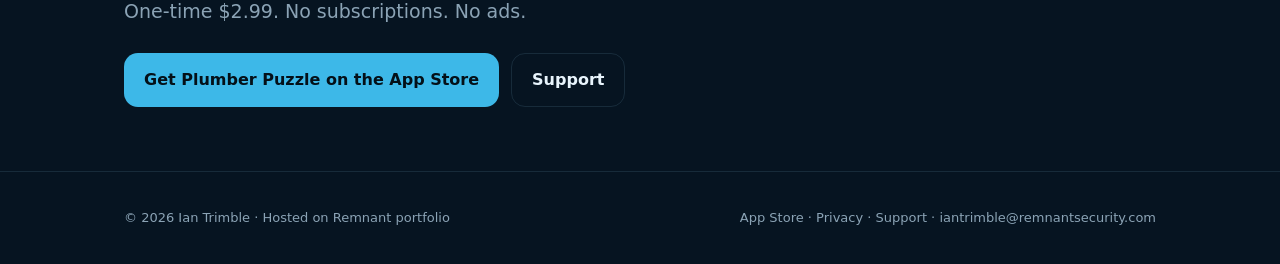
==== commit 061b512e: "Add a playable three-board demo built from the game's own art, rules and sound A "Play it right here" ====
--- a/index.html
+++ b/index.html
@@ -39,39 +39,14 @@
 @media(max-width:600px){.proof,.grid{grid-template-columns:1fr}}
 .shots{list-style:none;margin:28px 0 0;padding:4px 0 18px;display:grid;grid-auto-flow:column;grid-auto-columns:minmax(200px,230px);gap:18px;overflow-x:auto;scroll-snap-type:x mandatory;-webkit-overflow-scrolling:touch}.shot{scroll-snap-align:start}.shot img{display:block;width:100%;height:auto;border-radius:28px;border:1px solid var(--line);box-shadow:var(--shadow);background:var(--card)}
 @media(max-width:600px){.shots{grid-auto-columns:72%}}
-.app-store-badge{display:inline-block;line-height:0;margin:10px;padding:0;background:none;border:0;box-shadow:none}.app-store-badge img{display:block;height:44px;width:auto}.app-store-badge:focus-visible{outline:3px solid currentColor;outline-offset:4px;border-radius:9px}</style>
-<link rel="apple-touch-icon" href="/apple-touch-icon.png">
-<link rel="icon" href="/favicon.ico" sizes="any">
-<script type="application/ld+json">
-{
- "@context": "https://schema.org",
- "@type": "SoftwareApplication",
- "name": "Plumber Puzzle: Pipe Flow",
- "operatingSystem": "iOS",
- "applicationCategory": "GameApplication",
- "softwareVersion": "1.0.1",
- "softwareRequirements": "iOS 16.0 or later",
- "url": "https://plumberpuzzle.remnantsecurity.com/",
- "downloadUrl": "https://apps.apple.com/us/app/plumber-puzzle-pipe-flow/id6789703995",
- "image": "https://is1-ssl.mzstatic.com/image/thumb/Purple211/v4/b3/ab/85/b3ab8562-3da9-8355-bc9a-2fea37a8f660/AppIcon-0-0-1x_U007ephone-0-1-0-85-220.png/512x512bb.jpg",
- "offers": {
-  "@type": "Offer",
-  "price": "2.99",
-  "priceCurrency": "USD"
- },
- "author": {
-  "@type": "Organization",
-  "name": "Remnant Security Group LLC",
-  "url": "https://remnantsecurity.com/"
- }
-}
-</script>
-<style id="a11y-2026-10-10">a:focus-visible,button:focus-visible,summary:focus-visible,[tabindex]:focus-visible{outline:3px solid currentColor;outline-offset:3px;border-radius:4px}</style>
+</style>
+<link rel="stylesheet" href="/play/play.css">
 </head>
 <body>
 <nav class="nav"><div class="navin">
   <a class="brand" href="/"><span class="mark">PP</span>Plumber Puzzle</a>
   <div class="links">
+    <a href="/#play">Play the demo</a>
     <a href="/#features">Features</a>
     <a href="/support.html">Support</a>
     <a href="/privacy.html">Privacy</a>
@@ -83,8 +58,8 @@
   <h1>Connect pipes. Beat the flow.</h1>
   <p class="lead">Guide the flow. Fill the sea. Plumber Puzzle: Pipe Flow is a handcrafted iOS puzzle — rotate brass pipes, manage pressure and leaks, chase three-star scores across 140 levels. No ads. No account. One-time purchase.</p>
   <div class="cta">
-    <a class="app-store-badge" href="https://apps.apple.com/us/app/plumber-puzzle-pipe-flow/id6789703995?mt=8&amp;ct=EXP-20261004-PIPEFLOW-SITE-01"><img src="/badges/appstore-badge.svg" alt="Download on the App Store" width="132" height="44"></a>
-    <a class="btn secondary" href="/#features">See features</a>
+    <a class="btn primary" href="https://apps.apple.com/us/app/plumber-puzzle-pipe-flow/id6789703995?mt=8&amp;ct=EXP-20261004-PIPEFLOW-SITE-01">Download on the App Store</a>
+    <a class="btn secondary" href="/#play">Play the free demo</a>
   </div>
   <p class="meta">Seller: Ian Trimble · $2.99 one-time · iOS 16+ · Data Not Collected</p>
   <div class="proof">
@@ -94,9 +69,54 @@
     <div class="proofItem"><strong>★★★</strong><span>three-star scoring</span></div>
   </div>
 </div></header>
+<section class="section" id="play" aria-labelledby="play-h"><div class="wrap play">
+  <div class="play-copy">
+    <span class="eyebrow">Free demo &middot; 3 boards</span>
+    <h2 id="play-h">Play it right here.</h2>
+    <p class="lead">Three real boards from the game, with its own brass pipes, water and sound. No download, nothing to sign up for.</p>
+    <ol class="steps">
+      <li><h3>Turn the pipes</h3><p>Tap a pipe to rotate it. Join the valve to the drain, and leave no pipe out of the network.</p></li>
+      <li><h3>Beat the pressure</h3><p>When the gauge runs out, the water comes. If it finds an open pipe, that is a leak. Run out of leaks and the board resets.</p></li>
+      <li><h3>Surge early</h3><p>Sealed with time to spare? Release the water yourself to bank a score multiplier of up to 2.5&times;.</p></li>
+    </ol>
+    <p class="play-note">A web version of the core puzzle, built from the game&rsquo;s own rules, art and CC0 sound. Boards 1 and 2 come from the redesigned first chapter in the next update. The iPhone game adds 137 more levels, four challenge modes, trophies, haptics and Game Center.</p>
+  </div>
+  <div class="mini" id="mini" data-base="/play/">
+    <div class="mini-top">
+      <p class="mini-stagename" data-mini="stage">Plumber Puzzle demo</p>
+      <div class="mini-tools">
+        <button class="mini-tool" type="button" data-act="pause" aria-label="Pause (Escape)"><svg viewBox="0 0 24 24" aria-hidden="true"><path d="M8 5v14M16 5v14"/></svg></button>
+        <button class="mini-tool" type="button" data-act="sound" aria-pressed="true" aria-label="Sound on (M to mute)"><svg viewBox="0 0 24 24" aria-hidden="true"><path d="M4 9.5h3.5L12 5.5v13l-4.5-4H4z"/><path class="on" d="M15.5 9a4 4 0 0 1 0 6M18 6.5a7.5 7.5 0 0 1 0 11"/><path class="off" d="M16 9.5l5 5M21 9.5l-5 5"/></svg></button>
+      </div>
+    </div>
+    <div class="mini-hud" aria-hidden="true">
+      <div><span class="cap">Moves / par</span><b data-mini="moves">0 / 0</b></div>
+      <div><span class="cap">Leaks</span><span class="mini-pips" data-mini="leaks"></span></div>
+      <div><span class="cap">Score</span><b data-mini="score">0</b></div>
+      <div class="mini-water"><span class="cap" data-mini="water">Water</span><div class="mini-gaugebar"><span data-mini="gauge"></span></div></div>
+    </div>
+    <div class="mini-stage">
+      <canvas tabindex="0" width="520" height="520" aria-label="Plumber Puzzle demo board. Tap or click a pipe to turn it. Keyboard: arrow keys move, Space turns the pipe, E releases the water early, Escape pauses, M mutes."></canvas>
+      <p class="mini-toast" hidden></p>
+      <div class="mini-start">
+        <span class="eyebrow">Free demo &middot; 3 boards</span>
+        <p><button class="btn primary" type="button" data-act="start">Play it here</button></p>
+        <p>Tap or click a pipe to turn it.<span class="mini-keys"> Keyboard: arrows, then Space.</span> Sound starts when you press Play; M mutes.</p>
+        <p data-mini="best"></p>
+      </div>
+    </div>
+    <div class="mini-under">
+      <p class="mini-hint" data-mini="hint"></p>
+      <button class="mini-release" type="button" data-act="release">Release water</button>
+    </div>
+    <div class="mini-card" role="dialog" aria-label="Plumber Puzzle demo" hidden></div>
+    <p class="sr-only" data-mini="live" aria-live="polite"></p>
+    <noscript><p class="play-note">The playable board needs JavaScript. The screenshots below are from the game.</p></noscript>
+  </div>
+</div></section>
 <section class="section" id="screenshots"><div class="wrap">
   <h2>Screenshots</h2>
-  <ul class="shots" tabindex="0" aria-label="Plumber Puzzle screenshots"><li class="shot"><img src="/screenshots/01-home.webp" width="460" height="999" loading="lazy" decoding="async" alt="Home screen with the Plumber Puzzle logo and Continue, Levels, Challenges and Trophies buttons"></li><li class="shot"><img src="/screenshots/03-level-48-solving.webp" width="460" height="999" loading="lazy" decoding="async" alt="Level 48 'Black Smoker' mid-solve with the flow meter at 85%"></li><li class="shot"><img src="/screenshots/05-level-30-win.webp" width="460" height="999" loading="lazy" decoding="async" alt="Level 30 'Blackwater Run' sealed at 100% flow"></li><li class="shot"><img src="/screenshots/04-level-110-later.webp" width="460" height="999" loading="lazy" decoding="async" alt="Level 110 'Delta Manifold', a tall late-game pipe board"></li><li class="shot"><img src="/screenshots/06-descent.webp" width="460" height="999" loading="lazy" decoding="async" alt="Endless Descent stage 1 with the green pipe set"></li><li class="shot"><img src="/screenshots/07-trophies.webp" width="460" height="999" loading="lazy" decoding="async" alt="Trophies screen showing 3/48 Legendary trophies"></li><li class="shot"><img src="/screenshots/02-level-12.webp" width="460" height="999" loading="lazy" decoding="async" alt="Level 12 'Backwash' at the start of the puzzle"></li></ul>
+  <ul class="shots"><li class="shot"><img src="/screenshots/01-home.webp" width="460" height="999" loading="lazy" decoding="async" alt="Home screen with the Plumber Puzzle logo and Continue, Levels, Challenges and Trophies buttons"></li><li class="shot"><img src="/screenshots/03-level-48-solving.webp" width="460" height="999" loading="lazy" decoding="async" alt="Level 48 'Black Smoker' mid-solve with the flow meter at 85%"></li><li class="shot"><img src="/screenshots/05-level-30-win.webp" width="460" height="999" loading="lazy" decoding="async" alt="Level 30 'Blackwater Run' sealed at 100% flow"></li><li class="shot"><img src="/screenshots/04-level-110-later.webp" width="460" height="999" loading="lazy" decoding="async" alt="Level 110 'Delta Manifold', a tall late-game pipe board"></li><li class="shot"><img src="/screenshots/06-descent.webp" width="460" height="999" loading="lazy" decoding="async" alt="Endless Descent stage 1 with the green pipe set"></li><li class="shot"><img src="/screenshots/07-trophies.webp" width="460" height="999" loading="lazy" decoding="async" alt="Trophies screen showing 3/48 Legendary trophies"></li><li class="shot"><img src="/screenshots/02-level-12.webp" width="460" height="999" loading="lazy" decoding="async" alt="Level 12 'Backwash' at the start of the puzzle"></li></ul>
 </div></section>
 <section class="section" id="features"><div class="wrap">
   <h2>Pipe craft, pressure, and flow.</h2>
@@ -117,14 +137,19 @@
   <h2>Ready to guide the flow?</h2>
   <p class="lead">One-time $2.99. No subscriptions. No ads.</p>
   <div class="cta">
-    <a class="app-store-badge" href="https://apps.apple.com/us/app/plumber-puzzle-pipe-flow/id6789703995?mt=8&amp;ct=EXP-20261004-PIPEFLOW-SITE-01"><img src="/badges/appstore-badge.svg" alt="Download on the App Store" width="132" height="44"></a>
+    <a class="btn primary" href="https://apps.apple.com/us/app/plumber-puzzle-pipe-flow/id6789703995?mt=8&amp;ct=EXP-20261004-PIPEFLOW-SITE-01">Get Plumber Puzzle on the App Store</a>
     <a class="btn secondary" href="/support.html">Support</a>
   </div>
 </div></section>
 <footer class="footer"><div class="wrap footerin">
   <div>© 2026 Ian Trimble · Hosted on Remnant portfolio</div>
-  <div><a href="https://apps.apple.com/us/app/plumber-puzzle-pipe-flow/id6789703995?mt=8&amp;ct=EXP-20261004-PIPEFLOW-SITE-01">App Store</a> · <a href="/privacy.html">Privacy</a> · <a href="/terms.html">Terms</a> · <a href="/support.html">Support</a> · <a href="mailto:iantrimble@remnantsecurity.com">iantrimble@remnantsecurity.com</a></div>
+  <div><a href="https://apps.apple.com/us/app/plumber-puzzle-pipe-flow/id6789703995?mt=8&amp;ct=EXP-20261004-PIPEFLOW-SITE-01">App Store</a> · <a href="/privacy.html">Privacy</a> · <a href="/support.html">Support</a> · <a href="mailto:iantrimble@remnantsecurity.com">iantrimble@remnantsecurity.com</a></div>
 </div></footer>
+<script src="/play/rules.js" defer></script>
+<script src="/play/levels.js" defer></script>
+<script src="/play/draw.js" defer></script>
+<script src="/play/sound.js" defer></script>
+<script src="/play/play.js" defer></script>
 <script src="/ct.js" data-fallback-ct="EXP-20261004-PIPEFLOW-SITE-01"></script>
 <script src="/posthog.js"></script>
 </body></html>
--- a/play/play.css
+++ b/play/play.css
@@ -0,0 +1,59 @@
+/* Playable demo (#mini). Colours come from the page's :root tokens. */
+.play{display:grid;grid-template-columns:minmax(0,1fr) minmax(0,520px);gap:44px;align-items:start}
+.play h2{margin:14px 0 10px}
+.steps{list-style:none;padding:0;margin:22px 0 0;display:grid;gap:14px;counter-reset:step}
+.steps li{position:relative;padding:14px 16px 14px 56px;background:var(--card);border:1px solid var(--line);border-radius:16px;counter-increment:step}
+.steps li::before{content:counter(step);position:absolute;left:16px;top:14px;width:28px;height:28px;border-radius:9px;background:rgba(61,184,232,.16);color:var(--accent2);display:grid;place-items:center;font-weight:800;font-size:14px}
+.steps h3{margin:0 0 4px;font-size:16px}.steps p{margin:0;color:var(--muted);font-size:15px}
+.play-note{color:var(--muted);font-size:13px;margin-top:16px}
+
+.mini{position:relative}
+.mini-top{display:flex;align-items:center;justify-content:space-between;gap:10px;margin-bottom:10px;min-height:44px}
+.mini-stagename{font-weight:800;font-size:14px;color:var(--accent2);margin:0}
+.mini-tools{display:flex;gap:8px}
+.mini-tool{width:40px;height:40px;border-radius:12px;border:1px solid var(--line);background:var(--card);color:var(--ink);display:grid;place-items:center;cursor:pointer;padding:0}
+.mini-tool svg{width:20px;height:20px;fill:none;stroke:currentColor;stroke-width:2;stroke-linecap:round;stroke-linejoin:round}
+.mini-tool[aria-pressed="true"] .off,.mini-tool[aria-pressed="false"] .on{display:none}
+.mini-hud{display:grid;grid-template-columns:repeat(3,auto) 1fr;gap:14px;align-items:center;background:var(--card);border:1px solid var(--line);border-radius:16px;padding:10px 14px;margin-bottom:10px;font-size:13px}
+.mini-hud .cap{display:block;color:var(--muted);font-size:11px;text-transform:uppercase;letter-spacing:.06em;font-weight:700}
+.mini-hud b{font-size:16px;font-variant-numeric:tabular-nums}
+.mini-pips{display:flex;gap:5px;height:22px;align-items:center}
+.mini-pips i{width:12px;height:12px;border-radius:50%;background:var(--accent);box-shadow:0 0 8px rgba(61,184,232,.6)}
+.mini-pips i.used{background:#ff7a45;box-shadow:none;opacity:.5}
+.mini-water{justify-self:stretch;min-width:0}
+.mini-gaugebar{height:8px;border-radius:99px;background:rgba(125,180,210,.16);overflow:hidden;margin-top:6px}
+.mini-gaugebar span{display:block;height:100%;background:linear-gradient(90deg,#3db8e8,#7ad7ff);transform-origin:left;transition:transform .12s linear}
+.mini.urgent .mini-gaugebar span{background:linear-gradient(90deg,#ff7a45,#ffb36b)}
+.mini-stage{position:relative;border-radius:22px;overflow:hidden;border:1px solid var(--line);box-shadow:var(--shadow);background:#06192a}
+.mini-stage canvas{display:block;width:100%;aspect-ratio:1/1;touch-action:manipulation;outline:none;cursor:pointer}
+.mini-stage canvas:focus-visible{box-shadow:inset 0 0 0 3px #ffd66b}
+.mini-under{display:flex;gap:12px;align-items:center;justify-content:space-between;margin-top:10px}
+.mini-hint{margin:0;color:var(--muted);font-size:14px;min-height:42px}
+.mini-release{flex:none;border:0;cursor:pointer;font:inherit;padding:11px 16px;border-radius:12px;font-weight:800;background:linear-gradient(135deg,#ffb84d,#ff8a2b);color:#2a1400}
+.mini-release:disabled{opacity:.4;cursor:default}
+.mini:not(.playing) .mini-hud,.mini:not(.playing) .mini-under,.mini:not(.playing) [data-act="pause"]{visibility:hidden}
+
+.mini-start,.mini-card{position:absolute;inset:auto 14px 14px 14px;padding:18px;border-radius:18px;background:rgba(5,18,31,.86);border:1px solid var(--line);backdrop-filter:blur(10px);-webkit-backdrop-filter:blur(10px);text-align:center}
+/* The card covers the whole widget (HUD, board and buttons), so it has room on a phone. */
+.mini-card{inset:0;z-index:5;display:flex;flex-direction:column;justify-content:center;background:rgba(5,18,31,.93);overflow:auto}
+.mini-card[hidden]{display:none}
+.mini-start p,.mini-card p{margin:8px 0;color:var(--muted);font-size:14px}
+.mini-card h3{margin:10px 0 6px;font-size:22px;outline:none}
+.mini-card .mini-big{color:var(--ink);font-weight:800;font-size:16px}
+.mini-start .btn,.mini-card .btn{border:0;cursor:pointer;font:inherit;font-weight:800;margin-top:6px}
+.mini-card .ghost{background:transparent;border:1px solid var(--line);color:var(--ink)}
+.mini-actions{display:flex;gap:10px;justify-content:center;flex-wrap:wrap;margin-top:10px}
+.star{font-size:34px;color:rgba(255,214,107,.22);margin:0 3px}.star.on{color:#ffd66b;text-shadow:0 0 14px rgba(255,190,60,.6)}
+.mini-locked{display:flex;gap:10px;justify-content:center;margin:12px 0}
+.mini-locked .lock{position:relative;width:56px;height:56px;border-radius:14px;overflow:hidden;background:var(--card)}
+.mini-locked img{width:100%;height:100%;filter:grayscale(.65) brightness(.6)}
+.mini-locked .lock::after{content:"";position:absolute;right:4px;bottom:4px;width:16px;height:16px;background:no-repeat center/contain url("data:image/svg+xml,%3Csvg xmlns='http://www.w3.org/2000/svg' viewBox='0 0 24 24' fill='none' stroke='%23e8f4fc' stroke-width='2.4'%3E%3Crect x='5' y='11' width='14' height='10' rx='2'/%3E%3Cpath d='M8 11V8a4 4 0 0 1 8 0v3'/%3E%3C/svg%3E")}
+.mini-toast{position:absolute;left:50%;top:14px;transform:translateX(-50%);padding:8px 14px;border-radius:99px;background:rgba(5,18,31,.9);border:1px solid var(--line);font-weight:700;font-size:13px;white-space:nowrap;pointer-events:none}
+.mini-toast.show{animation:mini-toast 1.9s ease forwards}
+@keyframes mini-toast{0%{opacity:0;transform:translate(-50%,-6px)}10%,80%{opacity:1;transform:translate(-50%,0)}100%{opacity:0}}
+.sr-only{position:absolute;width:1px;height:1px;padding:0;margin:-1px;overflow:hidden;clip:rect(0,0,0,0);white-space:nowrap;border:0}
+.mini button:focus-visible,.mini a:focus-visible{outline:3px solid #ffd66b;outline-offset:2px}
+@media(max-width:900px){.play{grid-template-columns:1fr;gap:28px}.mini{max-width:560px;width:100%;margin:0 auto}}
+@media(max-width:480px){.mini-start{position:static;padding:14px 12px;border:0;border-radius:0;border-top:1px solid var(--line);background:rgba(5,18,31,.94)}.mini-start p{font-size:13px;margin:6px 0}.mini-start .eyebrow{font-size:11px}.mini-start .mini-keys{display:none}.mini-hud{grid-template-columns:repeat(3,auto);row-gap:8px}.mini-water{grid-column:1/-1}.mini-under{flex-direction:column;align-items:stretch}}
+@media(prefers-reduced-motion:reduce){.mini-toast.show{animation:none}.mini-gaugebar span{transition:none}}
+.mini-card .eyebrow{align-self:center}
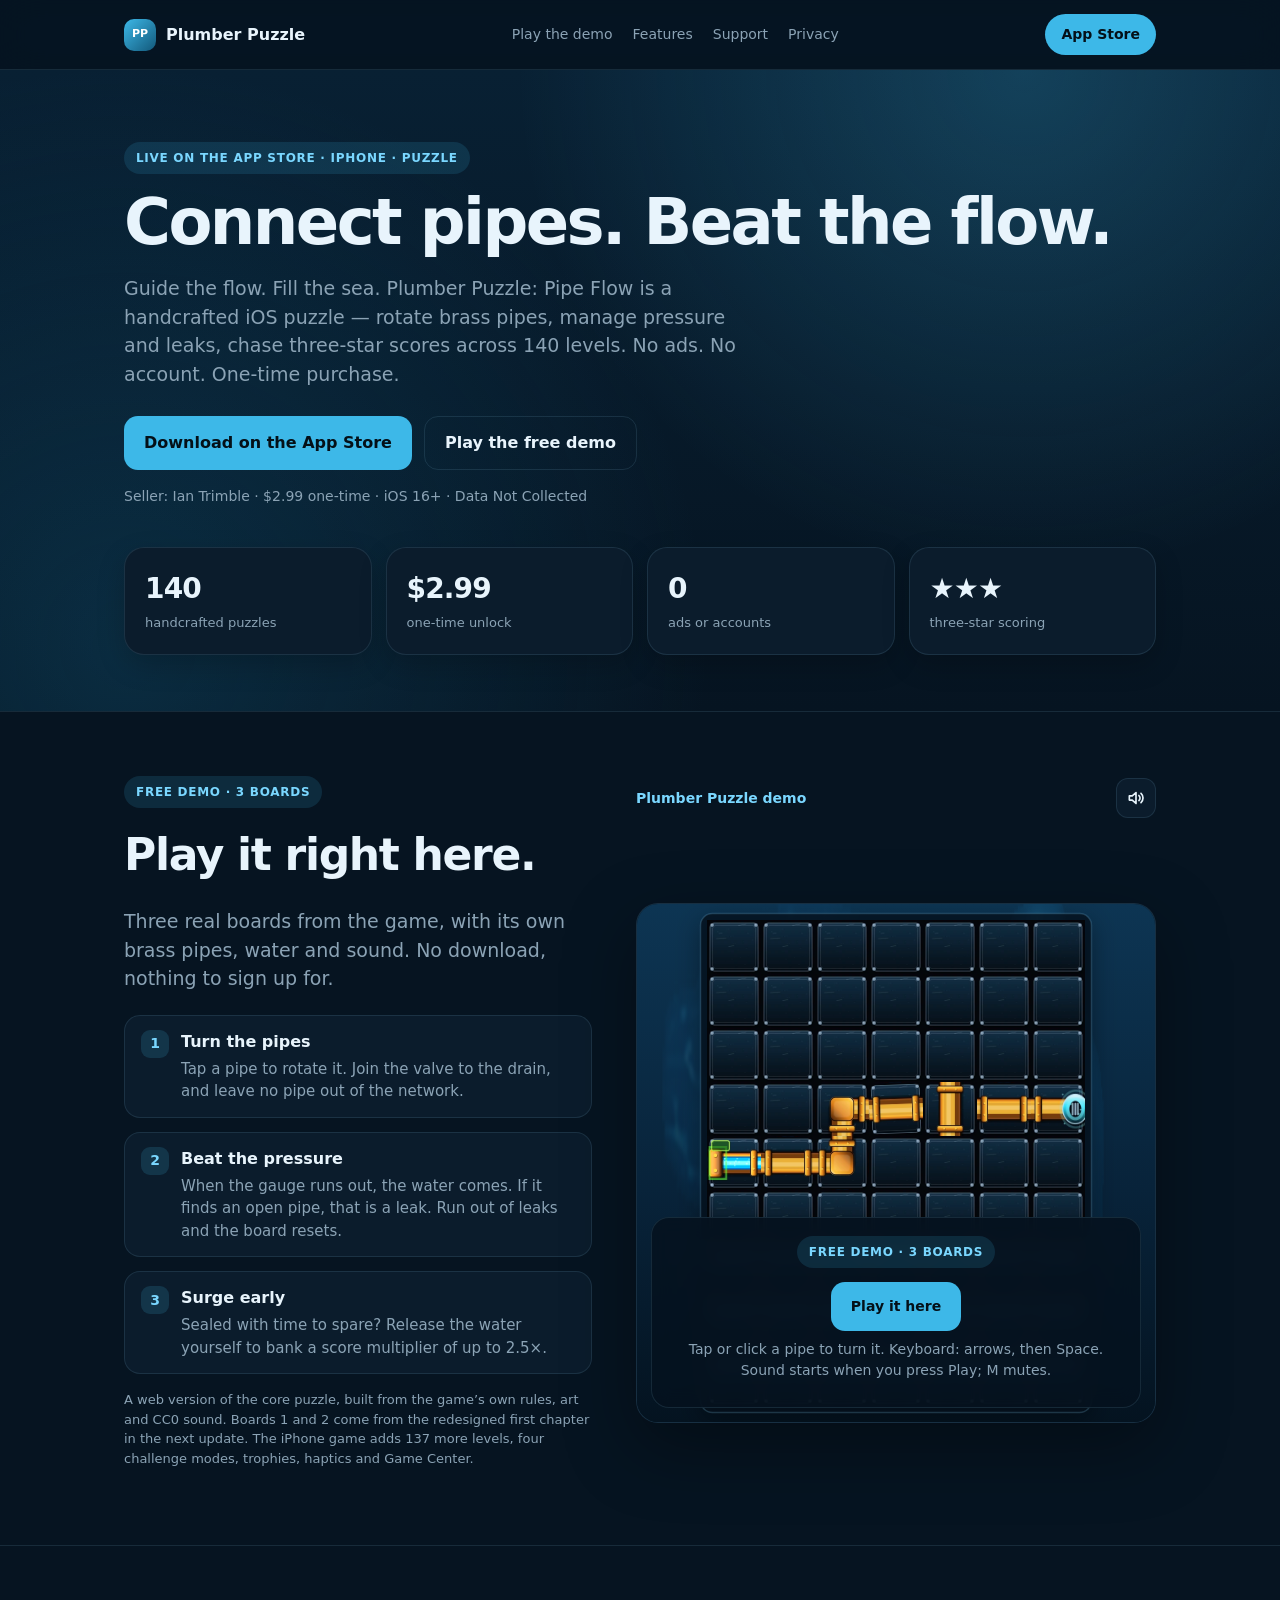
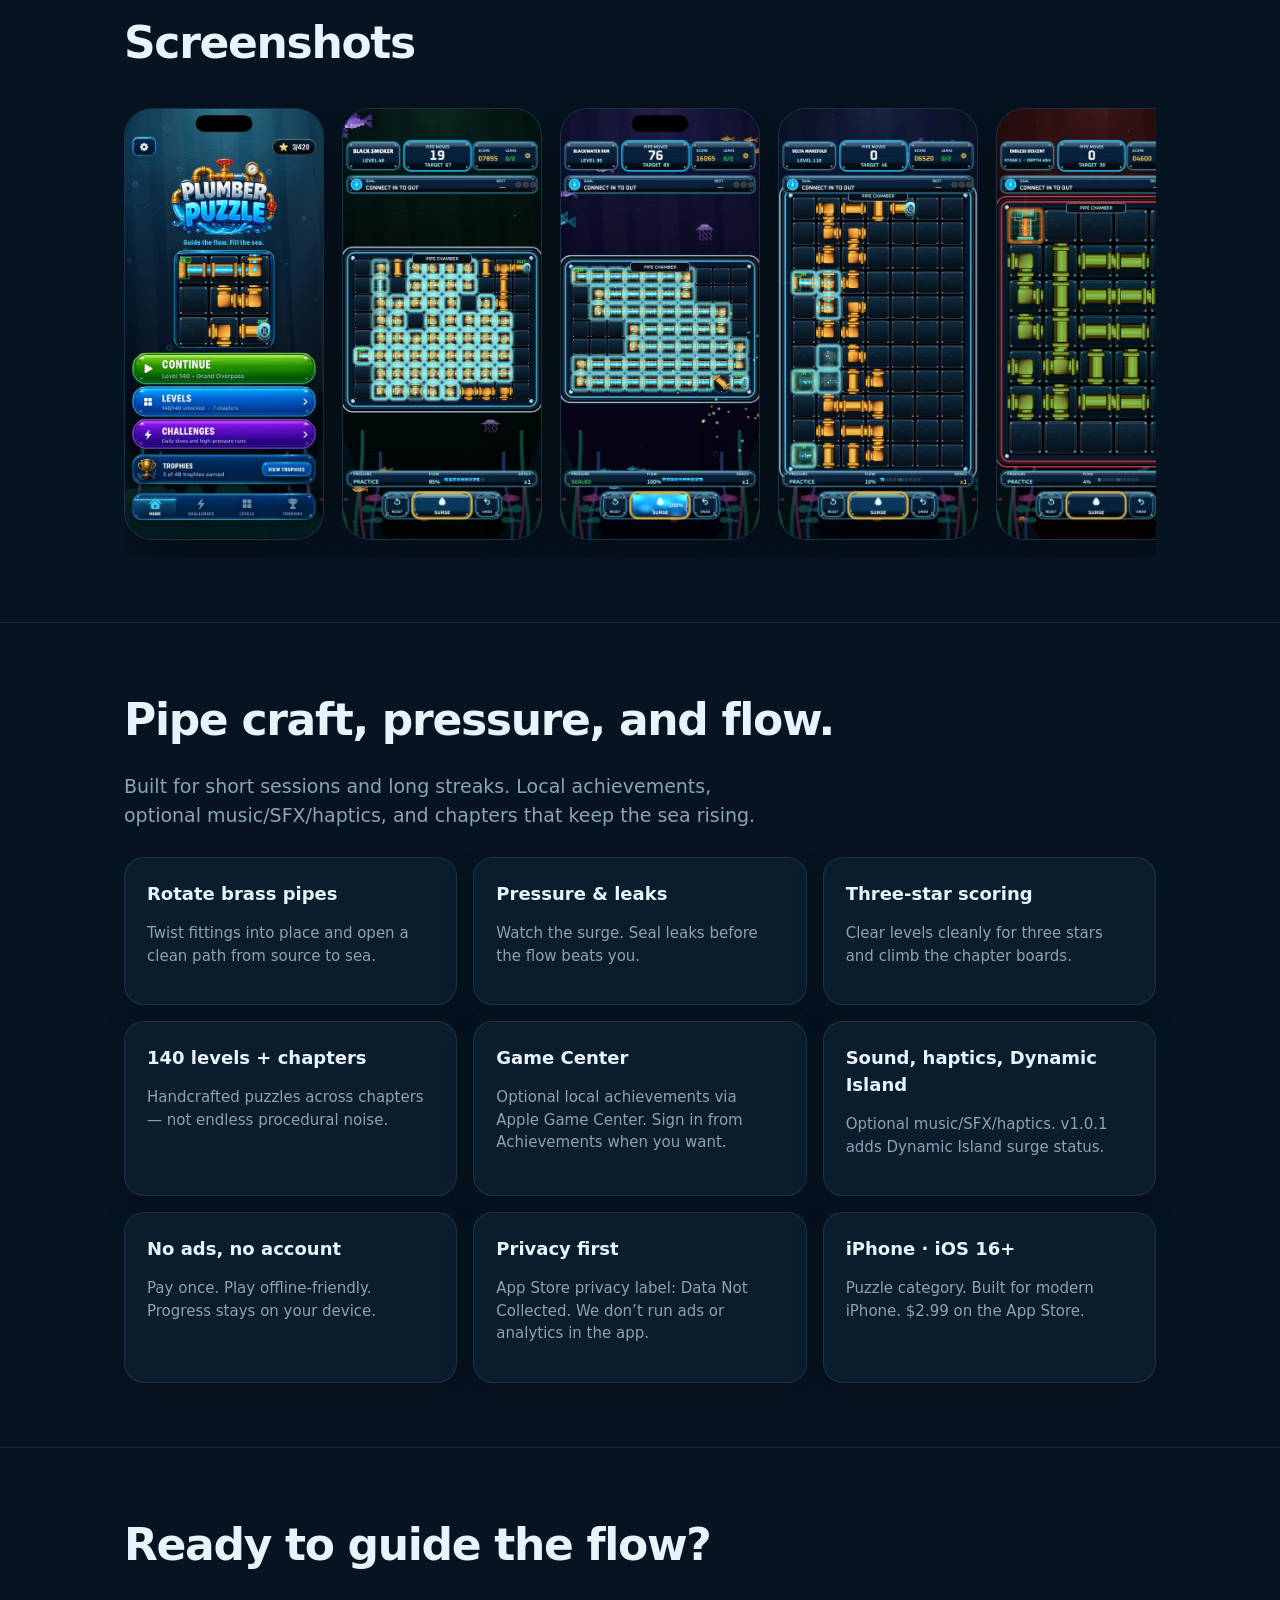
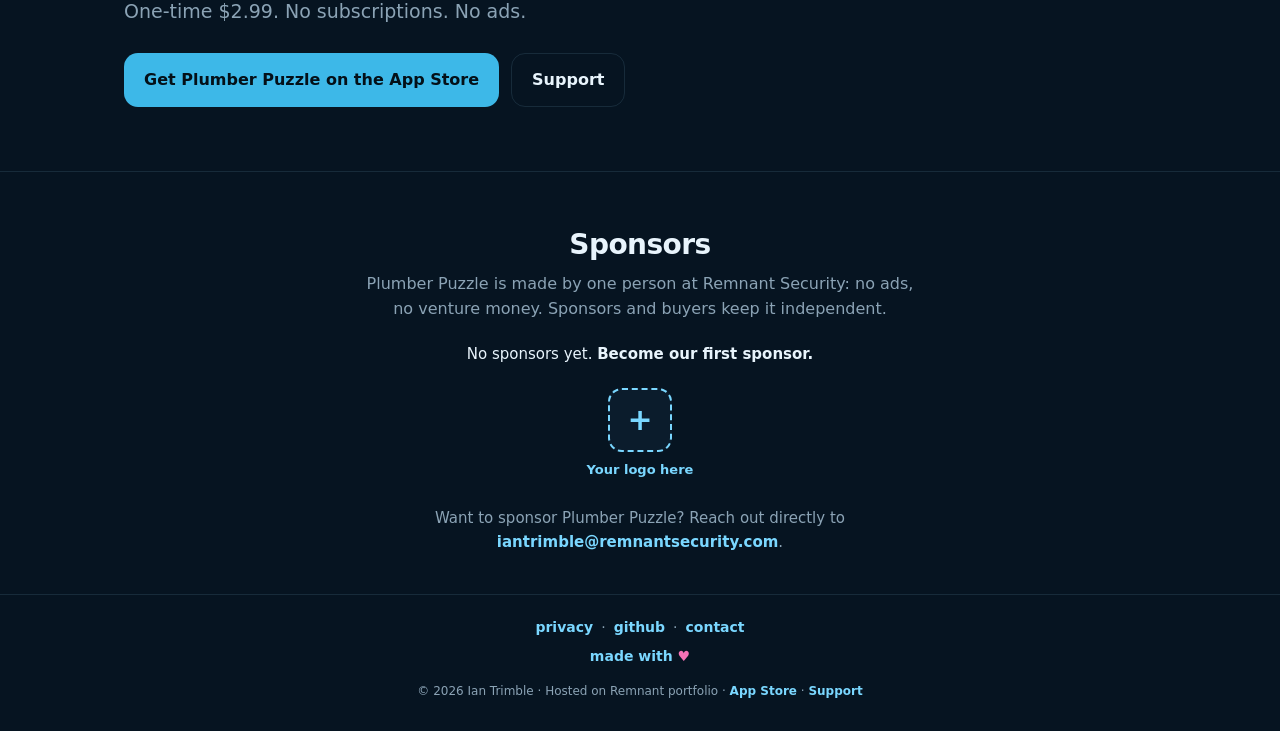
==== commit cdd1b3b2: "Add Sponsors section + minimal footer (sponsors-live=false)" ====
--- a/index.html
+++ b/index.html
@@ -41,6 +41,7 @@
 @media(max-width:600px){.shots{grid-auto-columns:72%}}
 </style>
 <link rel="stylesheet" href="/play/play.css">
+<link rel="stylesheet" href="/sponsors.css">
 </head>
 <body>
 <nav class="nav"><div class="navin">
@@ -141,10 +142,20 @@
     <a class="btn secondary" href="/support.html">Support</a>
   </div>
 </div></section>
-<footer class="footer"><div class="wrap footerin">
-  <div>© 2026 Ian Trimble · Hosted on Remnant portfolio</div>
-  <div><a href="https://apps.apple.com/us/app/plumber-puzzle-pipe-flow/id6789703995?mt=8&amp;ct=EXP-20261004-PIPEFLOW-SITE-01">App Store</a> · <a href="/privacy.html">Privacy</a> · <a href="/support.html">Support</a> · <a href="mailto:iantrimble@remnantsecurity.com">iantrimble@remnantsecurity.com</a></div>
+<!-- TODO(sponsors): flip data-sponsors-live to "true" when https://github.com/sponsors/itrimble is live -->
+<section class="sp sp-sponsors" data-sponsors-live="false" aria-labelledby="sp-h"><div class="sp-wrap">
+  <h2 id="sp-h">Sponsors</h2>
+  <p class="sp-indie">Plumber Puzzle is made by one person at Remnant Security: no ads, no venture money. Sponsors and buyers keep it independent.</p>
+  <p class="sp-empty">No sponsors yet. <strong>Become our first sponsor.</strong></p>
+  <ul class="sp-row"><li><a class="sp-tile" href="mailto:iantrimble@remnantsecurity.com?subject=Plumber%20Puzzle%20sponsorship" data-live-href="https://github.com/sponsors/itrimble" aria-label="Your logo here: become the first sponsor of Plumber Puzzle"><span class="sp-slot" aria-hidden="true">+</span><span>Your logo here</span></a></li></ul>
+  <p class="sp-cta">Want to sponsor Plumber Puzzle? <span data-show-when="live">Use <a href="mailto:iantrimble@remnantsecurity.com?subject=Plumber%20Puzzle%20sponsorship" data-live-href="https://github.com/sponsors/itrimble">GitHub Sponsors</a> or reach</span><span data-show-when="pending">Reach</span> out directly to <a href="mailto:iantrimble@remnantsecurity.com?subject=Plumber%20Puzzle%20sponsorship">iantrimble@remnantsecurity.com</a>.</p>
+</div></section>
+<footer class="sp sp-foot"><div class="sp-wrap">
+  <nav aria-label="Footer"><a href="/privacy.html">privacy</a><span aria-hidden="true">·</span><a href="https://github.com/itrimble/plumberpuzzle-site" rel="noopener">github</a><span aria-hidden="true">·</span><a href="mailto:iantrimble@remnantsecurity.com">contact</a></nav>
+  <p class="sp-made"><a href="https://remnantsecurity.com">made with <span class="sp-heart" aria-hidden="true">♥</span><span class="sp-sr">love</span></a></p>
+  <p class="sp-legal"><span class="sp-nw">© 2026 Ian Trimble · Hosted on Remnant portfolio</span> · <span class="sp-nw"><a href="https://apps.apple.com/us/app/plumber-puzzle-pipe-flow/id6789703995?mt=8&amp;ct=EXP-20261004-PIPEFLOW-SITE-01">App Store</a></span> · <span class="sp-nw"><a href="/support.html">Support</a></span></p>
 </div></footer>
+<script src="/sponsors.js"></script>
 <script src="/play/rules.js" defer></script>
 <script src="/play/levels.js" defer></script>
 <script src="/play/draw.js" defer></script>
--- a/sponsors.css
+++ b/sponsors.css
@@ -0,0 +1,26 @@
+/* Sponsors section + minimal footer (Handy-style). All classes prefixed sp- to avoid clashes. */
+.sp{--sp-link:#7AD7FF;--sp-ink:#E8F4FC;--sp-muted:#8BA3B5;--sp-line:rgba(125,180,210,.14);--sp-tile:#0B1C2C;--sp-heart:#f472b6}
+
+.sp-wrap{max-width:1080px;margin:0 auto;padding:0 24px;box-sizing:border-box}
+.sp-sponsors{padding:56px 0 40px;border-top:1px solid var(--sp-line);text-align:center;font-family:inherit}
+.sp-sponsors h2{margin:0 0 10px;font-size:28px;line-height:1.2;letter-spacing:-.02em;color:var(--sp-ink)}
+.sp-indie{max-width:560px;margin:0 auto 22px;color:var(--sp-muted);font-size:16px;line-height:1.55}
+.sp-empty{margin:0 0 16px;color:var(--sp-ink);font-size:15px}
+.sp-row{display:flex;justify-content:center;flex-wrap:wrap;gap:20px;margin:0 0 22px;padding:0;list-style:none}
+.sp-sponsors a.sp-tile{display:inline-flex;flex-direction:column;align-items:center;gap:8px;margin:0;padding:6px;text-decoration:none;color:var(--sp-link);font-size:13px;font-weight:600;border-radius:14px}
+.sp-slot{width:64px;height:64px;box-sizing:border-box;border:2px dashed var(--sp-link);border-radius:14px;display:flex;align-items:center;justify-content:center;font-size:30px;line-height:1;color:var(--sp-link);background:var(--sp-tile)}
+.sp-tile:hover .sp-slot{border-style:solid}
+.sp-cta{margin:0 auto;max-width:600px;color:var(--sp-muted);font-size:15px;line-height:1.55}
+.sp a{color:var(--sp-link);font-weight:600;margin:0;padding:0;display:inline}
+.sp a:focus-visible{outline:3px solid var(--sp-link);outline-offset:3px;border-radius:6px}
+footer.sp-foot{padding:22px 0 30px;margin:0;color:var(--sp-muted);font-size:13px;border-top:1px solid var(--sp-line);text-align:center}
+.sp-foot nav{display:flex;justify-content:center;flex-wrap:wrap;gap:8px;font-size:14px;margin:0}
+.sp-made{margin:8px 0 14px;font-size:14px}
+.sp-made a{text-decoration:none}
+.sp-heart{color:var(--sp-heart)}
+.sp-legal{font-size:12px;margin:0;line-height:1.7;color:var(--sp-muted)}
+.sp-nw{white-space:nowrap}
+.sp-sr{position:absolute;width:1px;height:1px;overflow:hidden;clip:rect(0 0 0 0);white-space:nowrap}
+[data-show-when="live"]{display:none}
+[data-sponsors-live="true"] [data-show-when="live"]{display:inline}
+[data-sponsors-live="true"] [data-show-when="pending"]{display:none}
